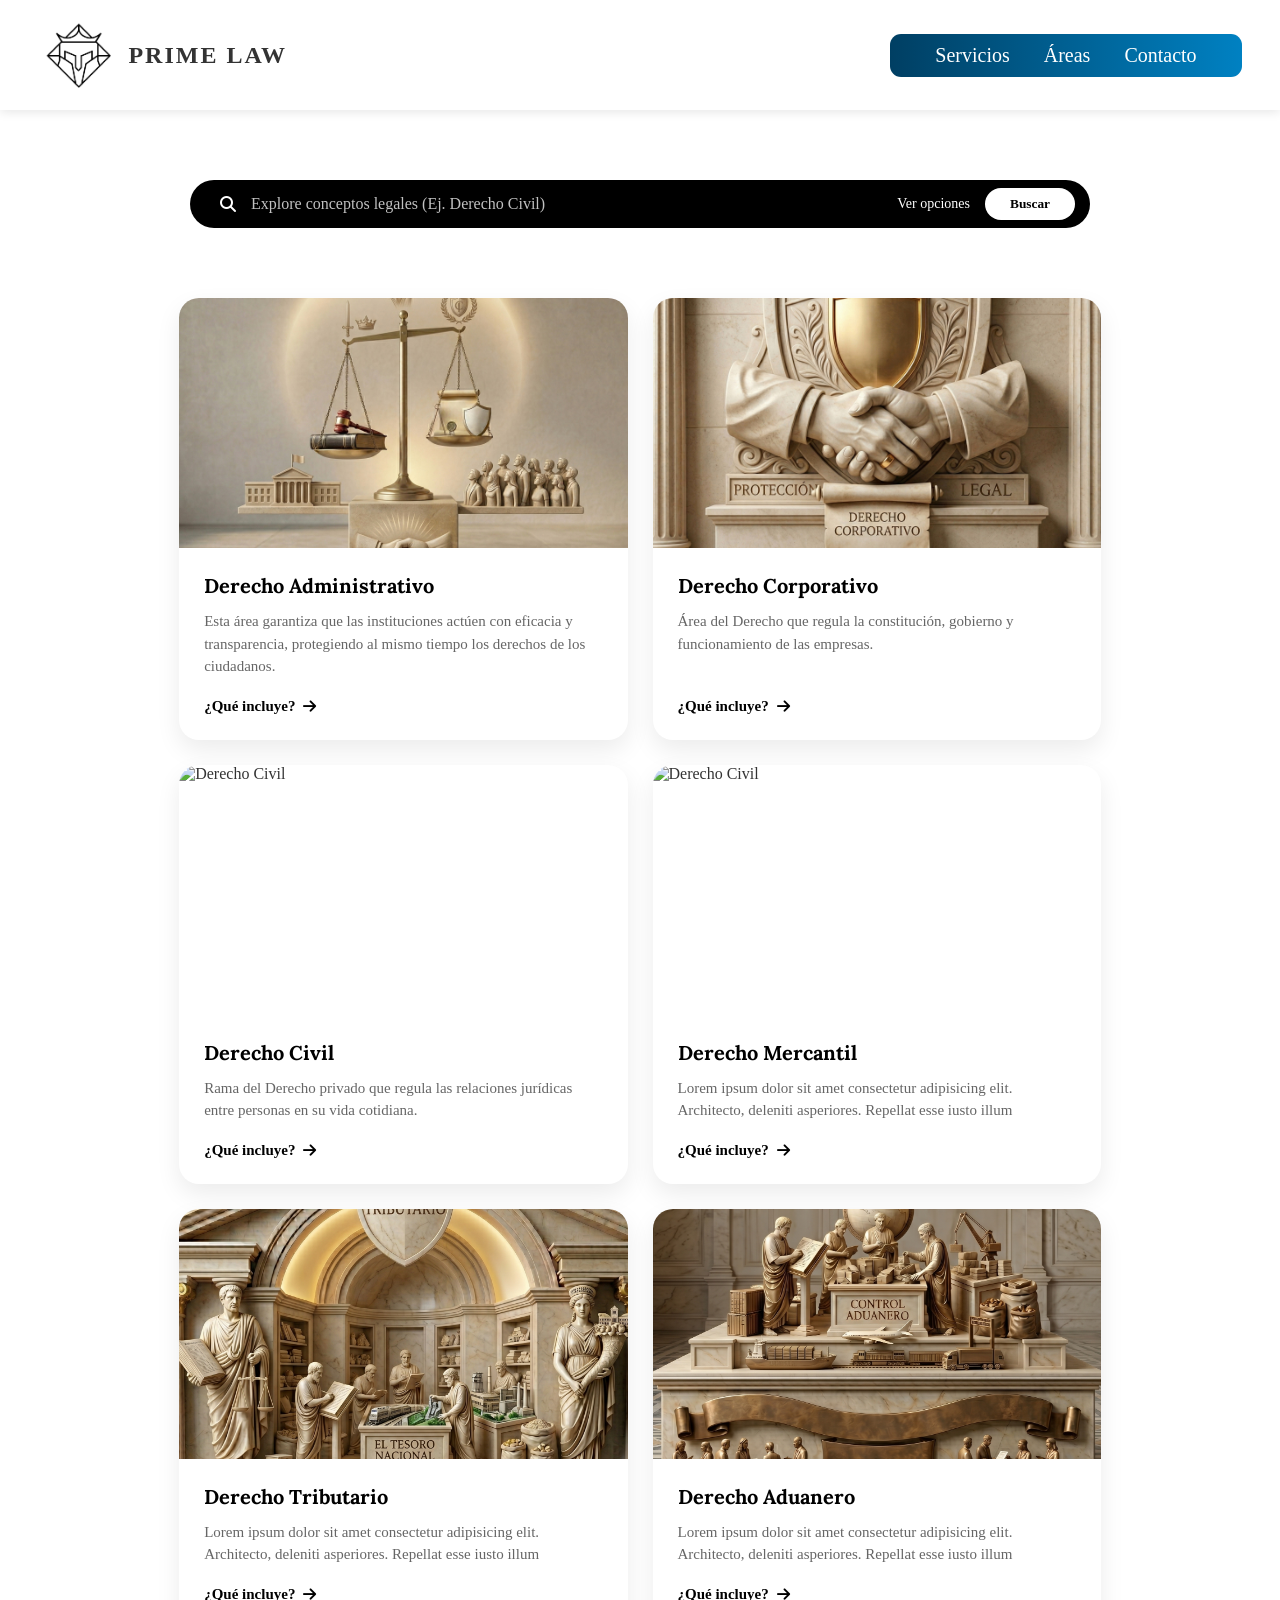
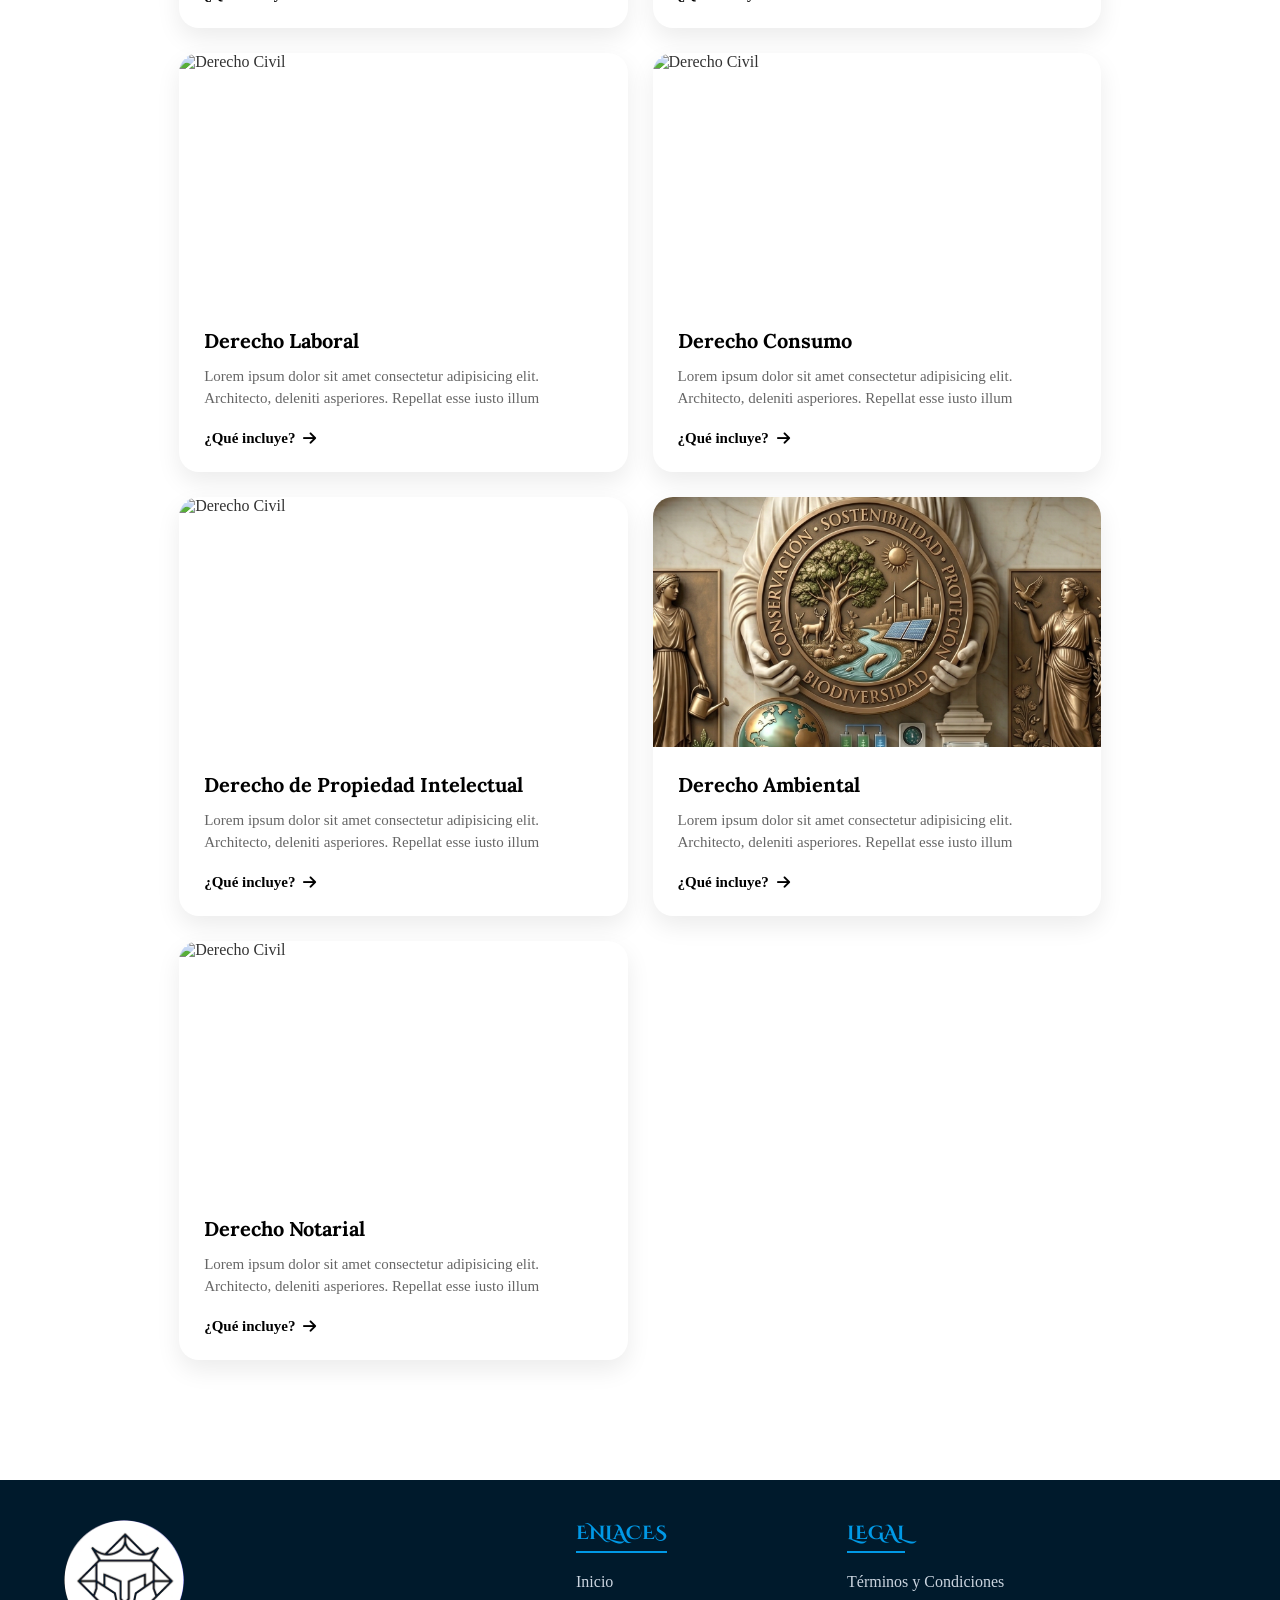
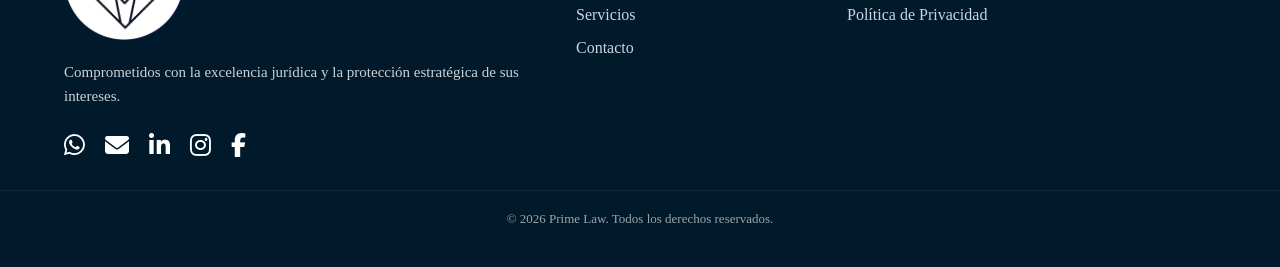
==== html/areas.html @ 1b3c2aeb "Página inicial" ====
<!DOCTYPE html>
<html lang="es">
<head>
    <meta charset="UTF-8">
    <meta name="viewport" content="width=device-width, initial-scale=1.0">
    <title>Áreas | Prime Law</title>
    <link rel="stylesheet" href="../css/inicio.css">
    
    <link rel="stylesheet" href="../css/areas.css">
    <link rel="stylesheet" href="https://cdnjs.cloudflare.com/ajax/libs/font-awesome/6.4.0/css/all.min.css">
    <link href="https://fonts.googleapis.com/css2?family=Cinzel+Decorative:wght@400;700&family=Lora:ital,wght@0,400..700;1,400..700&display=swap" rel="stylesheet">
    <link rel="icon" type="image/png" href="images/logo-sin-fondo.png">
</head>
<body>

    <header class="encabezado-principal">
        <div class="contenedor-logo">
            <img src="../images/logo.png" alt="Logo" class="logo-firma">
            <span class="nombre-firma">PRIME LAW</span>
        </div>
        <nav class="navegacion-superior">
            <a href="index.html#servicios" class="enlace-nav">Servicios</a>
            <a href="areas.html" class="enlace-nav">Áreas</a>
            <a href="../index.html#seccion-contacto" class="enlace-nav">Contacto</a>
        </nav>
    </header>

    <main class="seccion-ruta-legal">
        <div class="contenedor-busqueda">
            <div class="barra-busqueda">
                <i class="fa-solid fa-magnifying-glass" style="color: white; margin-left: 15px;"></i>
                <input type="text" placeholder="Explore conceptos legales (Ej. Derecho Civil)" class="entrada-busqueda">
                <span class="texto-opciones">Ver opciones</span>
                <button class="boton-buscar">Buscar</button>
            </div>
        </div>

        <div class="contenedor-cards-areas">
            
            <article class="tarjeta-area-vertical revelar">
                <img src="../images/derAdministrativo.png" alt="Derecho Administrativo" class="imagen-tarjeta-v">
                <div class="contenido-tarjeta-v">
                    <h3>Derecho Administrativo</h3>
                    <p>Esta área garantiza que las instituciones actúen con eficacia y transparencia, protegiendo al mismo tiempo los derechos de los ciudadanos.</p>
                    <a href="#" class="enlace-incluye">¿Qué incluye? <i class="fa-solid fa-arrow-right"></i></a>
                </div>
            </article>

            <article class="tarjeta-area-vertical revelar">
                <img src="../images/derCorporativo.png" alt="Derecho Corporativo" class="imagen-tarjeta-v">
                <div class="contenido-tarjeta-v">
                    <h3>Derecho Corporativo</h3>
                    <p>Área del Derecho que regula la constitución, gobierno y funcionamiento de las empresas.</p>
                    <a href="#" class="enlace-incluye">¿Qué incluye? <i class="fa-solid fa-arrow-right"></i></a>
                </div>
            </article>

            <article class="tarjeta-area-vertical revelar">
                <img src="../images/derCivil.png" alt="Derecho Civil" class="imagen-tarjeta-v">
                <div class="contenido-tarjeta-v">
                    <h3>Derecho Civil</h3>
                    <p>Rama del Derecho privado que regula las relaciones jurídicas entre personas en su vida cotidiana.</p>
                    <a href="#" class="enlace-incluye">¿Qué incluye? <i class="fa-solid fa-arrow-right"></i></a>
                </div>
            </article>


            <article class="tarjeta-area-vertical revelar">
                <img src="../images/derMercantil.png" alt="Derecho Civil" class="imagen-tarjeta-v">
                <div class="contenido-tarjeta-v">
                    <h3>Derecho Mercantil</h3>
                    <p>Lorem ipsum dolor sit amet consectetur adipisicing elit. Architecto, deleniti asperiores. Repellat esse iusto illum </p>
                    <a href="#" class="enlace-incluye">¿Qué incluye? <i class="fa-solid fa-arrow-right"></i></a>
                </div>
            </article>

            <article class="tarjeta-area-vertical revelar">
                <img src="../images/derTributario.png" alt="Derecho Civil" class="imagen-tarjeta-v">
                <div class="contenido-tarjeta-v">
                    <h3>Derecho Tributario</h3>
                    <p>Lorem ipsum dolor sit amet consectetur adipisicing elit. Architecto, deleniti asperiores. Repellat esse iusto illum </p>
                    <a href="#" class="enlace-incluye">¿Qué incluye? <i class="fa-solid fa-arrow-right"></i></a>
                </div>
            </article>

            <article class="tarjeta-area-vertical revelar">
                <img src="../images/derAduanero.png" alt="Derecho Civil" class="imagen-tarjeta-v">
                <div class="contenido-tarjeta-v">
                    <h3>Derecho Aduanero</h3>
                    <p>Lorem ipsum dolor sit amet consectetur adipisicing elit. Architecto, deleniti asperiores. Repellat esse iusto illum </p>
                    <a href="#" class="enlace-incluye">¿Qué incluye? <i class="fa-solid fa-arrow-right"></i></a>
                </div>
            </article>

            <article class="tarjeta-area-vertical revelar">
                <img src="../images/derLaboral.png" alt="Derecho Civil" class="imagen-tarjeta-v">
                <div class="contenido-tarjeta-v">
                    <h3>Derecho Laboral</h3>
                    <p>Lorem ipsum dolor sit amet consectetur adipisicing elit. Architecto, deleniti asperiores. Repellat esse iusto illum </p>
                    <a href="#" class="enlace-incluye">¿Qué incluye? <i class="fa-solid fa-arrow-right"></i></a>
                </div>
            </article>

            <article class="tarjeta-area-vertical revelar">
                <img src="../images/derConsumo.png" alt="Derecho Civil" class="imagen-tarjeta-v">
                <div class="contenido-tarjeta-v">
                    <h3>Derecho Consumo</h3>
                    <p>Lorem ipsum dolor sit amet consectetur adipisicing elit. Architecto, deleniti asperiores. Repellat esse iusto illum </p>
                    <a href="#" class="enlace-incluye">¿Qué incluye? <i class="fa-solid fa-arrow-right"></i></a>
                </div>
            </article>

            <article class="tarjeta-area-vertical revelar">
                <img src="../images/derPropiedadIntelectual.png" alt="Derecho Civil" class="imagen-tarjeta-v">
                <div class="contenido-tarjeta-v">
                    <h3>Derecho de Propiedad Intelectual</h3>
                    <p>Lorem ipsum dolor sit amet consectetur adipisicing elit. Architecto, deleniti asperiores. Repellat esse iusto illum </p>
                    <a href="#" class="enlace-incluye">¿Qué incluye? <i class="fa-solid fa-arrow-right"></i></a>
                </div>
            </article>

            <article class="tarjeta-area-vertical revelar">
                <img src="../images/derAmbiental.png" alt="Derecho Civil" class="imagen-tarjeta-v">
                <div class="contenido-tarjeta-v">
                    <h3>Derecho Ambiental</h3>
                    <p>Lorem ipsum dolor sit amet consectetur adipisicing elit. Architecto, deleniti asperiores. Repellat esse iusto illum </p>
                    <a href="#" class="enlace-incluye">¿Qué incluye? <i class="fa-solid fa-arrow-right"></i></a>
                </div>
            </article>

            <article class="tarjeta-area-vertical revelar">
                <img src="../images/derNotarial.png" alt="Derecho Civil" class="imagen-tarjeta-v">
                <div class="contenido-tarjeta-v">
                    <h3>Derecho Notarial</h3>
                    <p>Lorem ipsum dolor sit amet consectetur adipisicing elit. Architecto, deleniti asperiores. Repellat esse iusto illum </p>
                    <a href="#" class="enlace-incluye">¿Qué incluye? <i class="fa-solid fa-arrow-right"></i></a>
                </div>
            </article>

        </div>
    </main>

    <footer class="pie-pagina">
        <div class="contenedor-footer">
            <div class="columna-footer info-principal">
                <div class="footer-logo-container">
                    <img src="../images/logo-sin-fondo.png" alt="Logo" class="logo-footer">
                </div>
                <p class="descripcion-firma">Comprometidos con la excelencia jurídica y la protección estratégica de sus intereses.</p>
                <div class="redes-sociales">
                    <a href="https://wa.me/50376325091" target="_blank" title="+503 7632-5091">
                        <i class="fa-brands fa-whatsapp"></i>
                    </a>
                    <a href="mailto:primelaw.sv@gmail.com" title="primelaw.sv@gmail.com">
                        <i class="fa-solid fa-envelope"></i>
                    </a>
                    <a href="#" target="_blank">
                        <i class="fa-brands fa-linkedin-in"></i>
                    </a>
                    <a href="#" target="_blank" title="instagram">
                        <i class="fa-brands fa-instagram"></i>
                    </a>
                    <a href="#" target="_blank">
                        <i class="fa-brands fa-facebook-f"></i>
                    </a>
                </div>
            </div>

            <div class="columna-footer">
                <h4>ENLACES</h4>
                <ul class="enlaces-footer">
                    <li><a href="#">Inicio</a></li>
                    <li><a href="#">Servicios</a></li>
                    <li><a href="#">Contacto</a></li>
                </ul>
            </div>

            <div class="columna-footer">
                <h4>LEGAL</h4>
                <ul class="enlaces-footer">
                    <li><a href="#">Términos y Condiciones</a></li>
                    <li><a href="#">Política de Privacidad</a></li>
                </ul>
            </div>
        </div>
        <div class="barra-copyright">
            <p>© 2026 Prime Law. Todos los derechos reservados.</p>
        </div>
    </footer>   

    <script>
        const observer = new IntersectionObserver((entries) => {
            entries.forEach(entry => {
                if (entry.isIntersecting) entry.target.classList.add('activo');
            });
        }, { threshold: 0.1 });
        document.querySelectorAll('.revelar').forEach(el => observer.observe(el));
    </script>
</body>
</html>
---- css/inicio.css ----
* {
    margin: 0;
    padding: 0;
    box-sizing: border-box;
    font-family: 'Times New Roman', Times, serif;
    scroll-behavior: smooth;
}

body {
    background-color: #ffffff;
    color: #333;
    overflow-x: hidden;
    scroll-behavior: smooth;
}

h1, 
h2 {
    font-family: 'Cinzel Decorative', serif;
}

h3 {
    font-family: 'Lora', serif;
}

/* ENCABEZADO */
.encabezado-principal {
    display: flex;
    justify-content: space-between;
    align-items: center;
    padding: 15px 3%;
    position: sticky;
    top: 0;
    z-index: 1000;
    background-color: rgba(255, 255, 255, 0.95);
    backdrop-filter: blur(5px);
    box-shadow: 0 2px 10px rgba(0, 0, 0, 0.1);
    transition: all 0.3s ease;
}

.contenedor-logo {
    display: flex;
    align-items: center;
    gap: 10px;
}

.logo-firma {
    width: 80px;
}

.nombre-firma {
    font-size: 24px;
    letter-spacing: 2px;
    font-weight: bold;
}

.navegacion-superior {
    background: linear-gradient(to right, #003f63, #0081c2);
    padding: 10px 30px;
    border-radius: 11px;
}

.enlace-nav {
    color: white;
    text-decoration: none;
    margin: 0 15px;
    font-size: 20px;
}

/* SECCIÓN HERO */
.contenido-hero {
    text-align: center;
    padding: 50px 5%;
}

@keyframes aparecer {
    from {
        opacity: 0;
        transform: translateY(20px);
    }
    to {
        opacity: 1;
        transform: translateY(0);
    }
}

.titulo-pregunta {
    font-size: 42px;
    font-weight: bold;
    max-width: 800px;
    margin: 0 auto 10px;
    text-transform: uppercase;
    font-family: 'Times New Roman', serif;
    animation: aparecer 1s ease-out forwards;
}

.subtitulo-ayuda {
    font-size: 28px;
    color: #888;
    opacity: 0;
    animation: aparecer 1s ease-out 0.4s forwards;
}

.contenedor-flexible {
    display: flex;
    justify-content: center;
    align-items: center;
    gap: 40px;
}

.columna-imagen {
    flex: 1;
}

.imagen-decorativa {
    max-width: 85%;
}

.columna-texto {
    flex: 2;
    text-align: left;
    overflow: hidden;
}

/* EFECTOS Y ANIMACIONES */
@keyframes barridoResplandor {
    0% { 
        left: -110%; 
        opacity: 0; 
    }
    10% { 
        opacity: 0.5; 
    }
    80% { 
        opacity: 0.5; 
    }
    100% { 
        left: 110%; 
        opacity: 0; 
    }
}

.contenedor-resplandor {
    position: relative;
    display: inline-block;
    overflow: hidden;
    line-height: 0;
}

.contenedor-resplandor::after {
    content: "";
    position: absolute;
    top: 0;
    left: -110%;
    width: 100%;
    height: 100%;
    background: linear-gradient(
        110deg, 
        rgba(255, 255, 255, 0) 0%, 
        rgba(255, 255, 255, 0) 25%, 
        rgba(255, 255, 255, 0.4) 50%, 
        rgba(255, 255, 255, 0) 75%, 
        rgba(255, 255, 255, 0) 100%
    );
    animation: barridoResplandor 3s cubic-bezier(0.2, 0, 0.3, 1) infinite;
}

@keyframes entradaDerecha {
    from { 
        opacity: 0; 
        transform: translateX(100%); 
    }
    to { 
        opacity: 1; 
        transform: translateX(0); 
    }
}

.texto-explorar, 
.lista-servicios li, 
.texto-descripcion {
    opacity: 0;
    animation: entradaDerecha 0.8s ease-out forwards;
}

.texto-explorar { 
    font-size: 20px; 
    color: #666; 
    margin-bottom: 15px; 
    animation-delay: 0.1s; 
}

.lista-servicios { 
    list-style: disc; 
    margin-left: 20px; 
    font-size: 18px; 
    line-height: 1.8; 
    color: #444; 
}

.lista-servicios li:nth-child(1) { animation-delay: 0.25s; }
.lista-servicios li:nth-child(2) { animation-delay: 0.45s; }
.lista-servicios li:nth-child(3) { animation-delay: 0.65s; }

.texto-descripcion { 
    margin-top: 25px; 
    font-size: 18px; 
    color: #777; 
    max-width: 500px; 
    animation-delay: 0.8s; 
}

/* BOTONES */
.contenedor-botones {
    display: flex;
    justify-content: center;
    gap: 20px;
    margin-top: 30px;
}

.boton-primario {
    color: white;
    padding: 12px 35px;
    border: none;
    border-radius: 11px;
    font-size: 20px;
    font-weight: 500;
    cursor: pointer;
    outline: none;
    background: linear-gradient(
        to right, 
        #0099e6 0%, 
        #0076b3 30%, 
        #000c14 50%, 
        #0099e6 70%, 
        #0076b3 100%
    );
    background-size: 250% auto;
    background-position: right center;
    transition: background-position 0.7s cubic-bezier(0.4, 0, 0.2, 1), transform 0.2s;
    box-shadow: 0 4px 15px rgba(0,0,0,0.15);
}

.boton-primario:hover {
    background-position: left center;
    transform: scale(1.02);
}

.boton-secundario {
    background: white;
    color: #002b44;
    padding: 12px 30px;
    border: 1px solid #002b44;
    border-radius: 11px;
    font-size: 19px;
    cursor: pointer;
    transition: all 0.3s;
}

.boton-secundario:hover {
    background: #002b44;
    color: white;
}

/* RUTA LEGAL */
.seccion-ruta-legal {
    padding: 60px 10%;
    text-align: center;
    background-color: #ffffff;
    margin-top: 30px;
}

.revelar {
    opacity: 0;
    transform: translateY(40px);
    transition: all 0.9s ease-out;
}

.revelar-izq {
    opacity: 0;
    transform: translateX(-50px);
    transition: all 0.9s ease-out;
}

.revelar-der {
    opacity: 0;
    transform: translateX(50px);
    transition: all 0.9s ease-out;
}

.activo {
    opacity: 1 !important;
    transform: translate(0) !important;
}

.titulo-paso { 
    font-size: 32px; 
    font-weight: bold; 
    margin-bottom: 15px; 
    color: #000; 
}

.subtitulo-ruta { 
    font-size: 24px; 
    color: #99a; 
    max-width: 800px; 
    margin: 0 auto 40px; 
}

.contenedor-busqueda { 
    display: flex; 
    justify-content: center; 
    margin-bottom: 80px; 
}

.barra-busqueda {
    background-color: #000;
    width: 100%;
    max-width: 900px;
    display: flex;
    align-items: center;
    padding: 8px 15px;
    border-radius: 50px;
    gap: 15px;
}

.entrada-busqueda { 
    flex: 1; 
    background: transparent; 
    border: none; 
    color: white; 
    font-size: 16px; 
    outline: none; 
}

.entrada-busqueda::placeholder { 
    color: #c1c1c1; 
}

.texto-opciones { 
    color: white; 
    font-size: 14px; 
    cursor: pointer; 
    white-space: nowrap; 
}

.boton-buscar { 
    background-color: #fff; 
    color: #000; 
    border: none; 
    padding: 8px 25px; 
    border-radius: 20px; 
    font-weight: bold; 
    cursor: pointer; 
    transition: background 0.3s; 
}

/* DETALLES DE ÁREA */
.contenedor-detalle-area {
    display: flex;
    align-items: center;
    justify-content: center;
    width: 100%;
    max-width: 1200px;
    margin: 0 auto 100px auto;
    gap: 60px;
}

.info-area { 
    flex: 1; 
    text-align: left; 
}

.imagen-area { 
    flex: 1; 
    display: flex; 
    justify-content: center; 
}

.nombre-area { 
    font-size: 36px; 
    font-weight: bold; 
    margin-bottom: 20px; 
    letter-spacing: 1px; 
    font-family: 'Cinzel Decorative', serif; 
}

.descripcion-area { 
    font-size: 18px; 
    color: #666; 
    line-height: 1.6; 
    margin-bottom: 30px; 
}

.foto-redondeada { 
    width: 85%; 
    border-radius: 30px; 
    object-fit: cover; 
    box-shadow: 0 10px 30px rgba(0,0,0,0.1); 
}

/* TARJETAS DE SERVICIOS */
.seccion-servicios-cards { 
    padding: 40px 5%; 
    background-color: #ffffff; 
    text-align: center; 
}

.titulo-servicios { 
    font-size: 36px; 
    font-weight: bold; 
    margin-bottom: 50px; 
    color: #000; 
}

.contenedor-cards { 
    display: flex; 
    justify-content: center; 
    gap: 30px; 
    flex-wrap: wrap; 
}

.tarjeta-servicio {
    background-color: #f2f2f2;
    padding: 40px;
    border-radius: 20px;
    flex: 1;
    max-width: 550px;
    min-width: 300px;
    display: flex;
    flex-direction: column;
    align-items: center;
    box-shadow: 0 4px 15px rgba(0,0,0,0.05);
    transition: transform 0.3s;
}

.tarjeta-servicio:hover { 
    transform: translateY(-10px); 
}

.subtitulo-card { 
    font-size: 24px; 
    font-weight: bold; 
    margin-bottom: 15px; 
}

.texto-card { 
    font-size: 16px; 
    color: #777; 
    line-height: 1.5; 
    margin-bottom: 30px; 
}

.marco-imagen-card { 
    width: 100%; 
    max-width: 350px; 
    background-color: white; 
    padding: 10px; 
    border-radius: 30px; 
    box-shadow: 0 10px 25px rgba(0,0,0,0.1); 
}

.imagen-card { 
    width: 100%; 
    border-radius: 20px; 
}

/* SOBRE PRIME LAW */
.seccion-sobre-prime {
    padding: 80px 10%;
    background-color: #ffffff;
    text-align: center;
}

.titulo-sobre {
    font-size: 36px;
    font-weight: bold;
    margin-bottom: 50px;
    text-transform: uppercase;
    color: #000;
}

.contenedor-mision-vision {
    display: flex;
    flex-direction: column;
    gap: 30px;
    max-width: 1100px;
    margin: 0 auto;
}

.tarjeta-mision {
    background: white;
    border: 1px solid #eee;
    border-radius: 20px;
    padding: 40px;
    display: flex;
    align-items: center;
    gap: 40px;
    box-shadow: 0 10px 30px rgba(0,0,0,0.05);
    text-align: left;
}

.tarjeta-mision.invertida {
    flex-direction: row-reverse;
    text-align: right;
}

.icono-mision {
    width: 180px;
    height: auto;
    flex-shrink: 0;
}

.texto-mision-col h3 {
    font-size: 24px;
    font-weight: bold;
    margin-bottom: 15px;
    color: #000;
    text-transform: uppercase;
}

.texto-mision-col p {
    font-size: 17px;
    color: #666;
    line-height: 1.6;
}

/* QUIÉNES SOMOS */
.seccion-quienes-somos {
    padding: 80px 10%;
    background-color: #f9f9fb;
    text-align: center;
}

.titulo-quienes {
    font-size: 36px;
    font-weight: bold;
    margin-bottom: 50px;
    text-transform: uppercase;
}

.tarjeta-fundador {
    background-color: #f2f2f7;
    border-radius: 30px;
    padding: 60px;
    display: flex;
    align-items: center;
    gap: 50px;
    max-width: 1100px;
    margin: 0 auto;
    text-align: left;
    box-shadow: 0 10px 30px rgba(0,0,0,0.03);
}

.contenedor-foto-perfil {
    flex: 1;
}

.foto-perfil {
    width: 100%;
    border-radius: 20px;
    object-fit: cover;
}

.info-fundador {
    flex: 1.2;
}

.nombre-lic {
    font-size: 32px;
    font-weight: bold;
    margin-bottom: 25px;
}

.cargo-fundador {
    font-size: 28px;
    font-weight: bold;
    margin-bottom: 15px;
}

.lista-titulos {
    list-style: none;
    margin-bottom: 25px;
}

.lista-titulos li {
    font-size: 18px;
    color: #666;
    margin-bottom: 8px;
    position: relative;
    padding-left: 20px;
}

.lista-titulos li::before {
    content: "•";
    position: absolute;
    left: 0;
    color: #000c14;
}

.frase-personal {
    font-size: 18px;
    color: #555;
    line-height: 1.6;
    font-style: italic;
    margin-bottom: 30px;
}

/* CONTACTO */
.seccion-contacto {
    padding: 80px 10%;
    background-color: #ffffff;
}

.contenedor-contacto {
    display: flex;
    gap: 50px;
    max-width: 1100px;
    margin: 0 auto;
    background: #fff;
    border-radius: 30px;
    overflow: hidden;
    box-shadow: 0 20px 50px rgba(0,0,0,0.05);
    border: 1px solid #eee;
}

.columna-info-directa {
    flex: 1;
    background: linear-gradient(135deg, #003f63 0%, #001a2c 100%);
    color: white;
    padding: 60px;
    display: flex;
    flex-direction: column;
    justify-content: center;
}

.columna-info-directa h2 {
    font-size: 32px;
    margin-bottom: 20px;
    color: #fff;
}

.columna-info-directa p {
    font-size: 18px;
    opacity: 0.9;
    margin-bottom: 40px;
}

.item-contacto {
    display: flex;
    align-items: center;
    gap: 20px;
    margin-bottom: 25px;
}

.item-contacto i {
    font-size: 22px;
    color: #0099e6;
}

.columna-formulario {
    flex: 1.5;
    padding: 60px;
}

.grupo-entrada {
    margin-bottom: 20px;
    text-align: left;
}

.grupo-entrada label {
    display: block;
    font-size: 14px;
    font-weight: bold;
    margin-bottom: 8px;
    color: #333;
}

.grupo-entrada input, 
.grupo-entrada textarea {
    width: 100%;
    padding: 12px 15px;
    border: 1px solid #ddd;
    border-radius: 8px;
    font-size: 16px;
    outline: none;
    transition: border-color 0.3s;
}

.grupo-entrada input:focus, 
.grupo-entrada textarea:focus {
    border-color: #0081c2;
}

.boton-enviar {
    width: 100%;
    background: #003f63;
    color: white;
    padding: 15px;
    border: none;
    border-radius: 8px;
    font-size: 18px;
    font-weight: bold;
    cursor: pointer;
    transition: background 0.3s;
}

.boton-enviar:hover {
    background: #0081c2;
}

/* UBICACIÓN Y MAPA */
.seccion-ubicacion {
    padding: 80px 10%;
    background-color: #f9f9fb;
    text-align: center;
}

.titulo-ubicacion {
    font-size: 36px;
    font-weight: bold;
    margin-bottom: 50px;
    text-transform: uppercase;
}

.contenedor-mapa-info {
    display: flex;
    gap: 40px;
    max-width: 1100px;
    margin: 0 auto;
    background: white;
    padding: 20px;
    border-radius: 30px;
    box-shadow: 0 15px 40px rgba(0,0,0,0.05);
}

.marco-mapa {
    flex: 1.5;
    border-radius: 20px;
    overflow: hidden;
    line-height: 0;
    border: 1px solid #eee;
}

.info-oficina {
    flex: 1;
    display: flex;
    flex-direction: column;
    justify-content: center;
    text-align: left;
    padding: 20px;
}

.info-oficina h3 {
    font-size: 24px;
    margin-bottom: 20px;
    color: #003f63;
}

.info-oficina p {
    font-size: 16px;
    color: #666;
    line-height: 1.6;
    margin-bottom: 20px;
}

.horarios-lista {
    list-style: none;
    margin-top: 10px;
}

.horarios-lista li {
    font-size: 15px;
    margin-bottom: 8px;
    color: #444;
    display: flex;
    align-items: center;
    gap: 12px;
}

.enlace-mapa-boton {
    text-decoration: none;
    display: block;
    width: 100%;
}

.boton-ver-maps {
    width: 100%;
    background-color: transparent;
    color: #003f63;
    border: 2px solid #003f63;
    padding: 14px;
    border-radius: 12px;
    font-size: 17px;
    font-weight: bold;
    cursor: pointer;
    margin-top: 25px;
    transition: all 0.3s ease;
}

.boton-ver-maps:hover {
    background-color: #003f63;
    color: white;
}

/* FOOTER (PÁGINA COMPLETA) */
.pie-pagina {
    background-color: #001a2c;
    color: #ffffff;
    padding: 80px 0 40px 0;
    width: 100%;
    font-family: 'Lora', serif;
}

.contenedor-footer {
    display: grid;
    grid-template-columns: 2fr 1fr 1fr;
    gap: 50px;
    max-width: 90%;
    margin: 0 auto;
    text-align: left;
    padding: 0 20px;
}

.footer-logo-container {
    width: 120px;
    margin-bottom: 20px;
}

.logo-footer {
    width: 100%;
    height: auto;
    display: block;
    mix-blend-mode: lighten;
    border-radius: 50%;
}

.descripcion-firma {
    font-size: 15px;
    line-height: 1.6;
    opacity: 0.8;
}

.columna-footer h4 {
    font-family: 'Cinzel Decorative', serif;
    color: #0099e6;
    margin-bottom: 25px;
    font-size: 1.2rem;
    border-bottom: 2px solid #0099e6;
    display: inline-block;
    padding-bottom: 5px;
}

.enlaces-footer li {
    list-style: none;
    margin-bottom: 15px;
}

.enlaces-footer a {
    color: #cbd5e0;
    text-decoration: none;
    transition: 0.3s;
}

.enlaces-footer a:hover {
    color: #0099e6;
    padding-left: 5px;
}

.redes-sociales {
    margin-top: 25px;
    display: flex;
    gap: 20px;
    flex-wrap: wrap;
}

.redes-sociales a {
    color: #ffffff;
    font-size: 1.5em;
    text-decoration: none;
    transition: transform 0.3s ease, color 0.3s ease;
    display: inline-block;
}

.redes-sociales a:hover {
    color: #0099e6;
    transform: translateY(-5px);
}

.redes-sociales a[title*="+503"]:hover {
    color: #25D366;
}
.redes-sociales a[title*="instagram"]:hover {
    color: #c8148f;
}

.barra-copyright {
    margin-top: 40px;
    padding-top: 20px;
    border-top: 1px solid rgba(255, 255, 255, 0.1);
    text-align: center;
    width: 100%;
    font-size: 14px;
    opacity: 0.7;
}

/* MEDIA QUERIES */
@media (max-width: 900px) {
    .contenedor-contacto {
        flex-direction: column;
    }

    .columna-info-directa, 
    .columna-formulario {
        padding: 40px;
    }

    .contenedor-mapa-info {
        flex-direction: column;
    }

    .marco-mapa {
        height: 300px;
    }
}

@media (max-width: 768px) {
    .contenedor-flexible, 
    .contenedor-detalle-area, 
    .area-invertida { 
        flex-direction: column !important; 
        text-align: center; 
    }

    .info-area, 
    .nombre-area, 
    .descripcion-area { 
        text-align: center !important; 
    }

    .foto-redondeada { 
        width: 100% !important; 
    }

    .tarjeta-mision, 
    .tarjeta-mision.invertida {
        flex-direction: column;
        text-align: center;
        padding: 30px;
    }

    .icono-mision {
        width: 140px;
    }

    .tarjeta-fundador {
        flex-direction: column;
        padding: 30px;
        text-align: center;
    }

    .lista-titulos li {
        padding-left: 0;
    }

    .lista-titulos li::before {
        display: none;
    }

    .contenedor-footer {
        grid-template-columns: 1fr;
        text-align: center;
    }

    .footer-logo-container {
        margin: 0 auto 20px;
    }

    .redes-sociales {
        justify-content: center;
    }

    .columna-footer h4 {
        margin: 0 auto 25px;
    }
}

* {
    margin: 0;
    padding: 0;
    box-sizing: border-box;
    font-family: 'Times New Roman', Times, serif;
}

body {
    background-color: #ffffff;
    color: #333;
    overflow-x: hidden;
}

h1, 
h2 {
    font-family: 'Cinzel Decorative', serif;
}

h3 {
    font-family: 'Lora', serif;
}

/* ENCABEZADO */
.encabezado-principal {
    display: flex;
    justify-content: space-between;
    align-items: center;
    padding: 15px 3%;
    position: sticky;
    top: 0;
    z-index: 1000;
    background-color: rgba(255, 255, 255, 0.95);
    backdrop-filter: blur(5px);
    box-shadow: 0 2px 10px rgba(0, 0, 0, 0.1);
    transition: all 0.3s ease;
}

.contenedor-logo {
    display: flex;
    align-items: center;
    gap: 10px;
}

.logo-firma {
    width: 80px;
}

.nombre-firma {
    font-size: 24px;
    letter-spacing: 2px;
    font-weight: bold;
}

.navegacion-superior {
    background: linear-gradient(to right, #003f63, #0081c2);
    padding: 10px 30px;
    border-radius: 11px;
}

.enlace-nav {
    color: white;
    text-decoration: none;
    margin: 0 15px;
    font-size: 20px;
}

/* ANIMACIONES BASE */
@keyframes aparecer {
    from {
        opacity: 0;
        transform: translateY(20px);
    }
    to {
        opacity: 1;
        transform: translateY(0);
    }
}

@keyframes entradaDerecha {
    from { opacity: 0; transform: translateX(100%); }
    to { opacity: 1; transform: translateX(0); }
}

@keyframes bounce {
    0%, 20%, 50%, 80%, 100% { transform: translateY(0); }
    40% { transform: translateY(-10px); }
    60% { transform: translateY(-5px); }
}

.revelar {
    opacity: 0;
    transform: translateY(40px);
    transition: all 0.9s ease-out;
}

.revelar-izq {
    opacity: 0;
    transform: translateX(-50px);
    transition: all 0.9s ease-out;
}

.revelar-der {
    opacity: 0;
    transform: translateX(50px);
    transition: all 0.9s ease-out;
}

.activo {
    opacity: 1 !important;
    transform: translate(0) !important;
}

/* SECCIÓN REDES SOCIALES */
.seccion-redes-premium {
    padding: 100px 0;
    background: linear-gradient(135deg, #f8f9fa 0%, #e9ecef 100%);
    overflow: hidden;
    text-align: center;
}

.titulo-redes {
    font-family: 'Cinzel Decorative', serif;
    font-size: 28px;
    color: #003f63;
    margin-bottom: 30px;
    letter-spacing: 2px;
    padding: 0 20px;
}

.contenedor-redes-flotantes {
    display: grid;
    grid-template-columns: repeat(auto-fit, minmax(220px, 1fr));
    gap: 25px;
    max-width: 1200px;
    margin: 0 auto;
    padding: 40px 5%;
    justify-items: center;
    perspective: 1000px;
}

.tarjeta-red {
    background: rgba(255, 255, 255, 0.7);
    backdrop-filter: blur(10px);
    border: 1px solid rgba(255, 255, 255, 0.3);
    border-radius: 20px;
    padding: 30px;
    width: 100%;
    max-width: 280px;
    min-height: 250px;
    transition: all 0.5s cubic-bezier(0.23, 1, 0.32, 1);
    cursor: pointer;
    text-decoration: none;
    display: flex;
    flex-direction: column;
    align-items: center;
    box-shadow: 0 10px 30px rgba(0, 0, 0, 0.05);
}

.tarjeta-red i {
    font-size: 40px;
    margin-bottom: 20px;
    background: linear-gradient(to bottom, #003f63, #0081c2);
    -webkit-background-clip: text;
    -webkit-text-fill-color: transparent;
}

.tarjeta-red h4 {
    font-family: 'Lora', serif;
    font-size: 20px;
    color: #333;
    margin-bottom: 10px;
}

.tarjeta-red p {
    font-size: 14px;
    color: #666;
    line-height: 1.4;
}

.tarjeta-red:hover {
    transform: translateY(-20px) rotateX(10deg);
    background: #ffffff;
    box-shadow: 0 20px 40px rgba(0, 63, 99, 0.15);
    border-color: #0081c2;
}

.tarjeta-red.whatsapp:hover {
    border-color: #25D366;
    box-shadow: 0 20px 40px rgba(37, 211, 102, 0.15);
}

.tarjeta-red.whatsapp i {
    background: linear-gradient(to bottom, #128C7E, #25D366);
    -webkit-background-clip: text;
    -webkit-text-fill-color: transparent;
}

.footer-redes {
    margin-top: 40px;
    font-size: 14px;
    color: #888;
    text-transform: uppercase;
    letter-spacing: 3px;
    animation: bounce 2s infinite;
}

/* FOOTER */
.pie-pagina {
    background-color: #001a2c;
    color: #ffffff;
    padding: 40px 0 20px 0;
    width: 100%;
}

.contenedor-footer {
    display: grid;
    grid-template-columns: 2fr 1fr 1fr;
    gap: 30px;
    width: 100%;
    margin: 0;
    padding: 0 5%;
    text-align: left;
}

.logo-footer {
    width: 120px;
    height: auto;
    border-radius: 50%;
    mix-blend-mode: lighten;
    margin-bottom: 15px;
}

.columna-footer h4 {
    font-family: 'Cinzel Decorative', serif;
    color: #0099e6;
    border-bottom: 2px solid #0099e6;
    display: inline-block;
    padding-bottom: 5px;
    margin-bottom: 20px;
}

.barra-copyright {
    margin-top: 30px;
    padding: 20px 0;
    border-top: 1px solid rgba(255, 255, 255, 0.1);
    text-align: center;
    width: 100%;
    font-size: 13px;
    opacity: 0.6;
}

/* Media Queries para Redes */
@media (max-width: 1100px) {
    .contenedor-redes-flotantes { grid-template-columns: repeat(2, 1fr); }
}

@media (max-width: 600px) {
    .contenedor-redes-flotantes { grid-template-columns: 1fr; }
    .contenedor-footer { grid-template-columns: 1fr; text-align: center; }
    .columna-footer h4 { margin: 20px auto; }
}
---- css/areas.css ----
.seccion-ruta-legal {
    padding-top: 30px;
    padding-bottom: 40px;
    background-color: #ffffff;
    text-align: center;
}

.contenedor-busqueda {
    display: flex;
    justify-content: center;
    margin-top: 10px;
    margin-bottom: 50px;
}


main {
    padding-top: 0;
}

.contenedor-cards-areas {
    display: grid;
    grid-template-columns: repeat(auto-fit, minmax(300px, 1fr));
    gap: 25px;
    padding: 20px 5% 80px;
    max-width: 1200px;
    margin: 0 auto;
}

.tarjeta-area-vertical {
    background: #fff;
    border-radius: 20px; 
    overflow: hidden;
    box-shadow: 0 10px 25px rgba(0,0,0,0.08);
    transition: transform 0.3s ease;
    display: flex;
    flex-direction: column;
    text-align: left;
}

.tarjeta-area-vertical:hover {
    transform: translateY(-5px);
}

.imagen-tarjeta-v {
    width: 100%;
    height: 250px;
    object-fit: cover;
}

.contenido-tarjeta-v {
    padding: 25px;
    display: flex;
    flex-direction: column;
    flex-grow: 1;
}

.contenido-tarjeta-v h3 {
    font-size: 20px;
    font-weight: bold;
    margin-bottom: 12px;
    color: #000;
}

.contenido-tarjeta-v p {
    font-size: 15px;
    color: #666;
    line-height: 1.5;
    margin-bottom: 20px;
    flex-grow: 1;
}

.enlace-incluye {
    text-decoration: none;
    color: #000;
    font-weight: bold;
    font-size: 15px;
    display: flex;
    align-items: center;
    gap: 8px;
    transition: color 0.3s;
}

.enlace-incluye:hover {
    color: #006699;
}
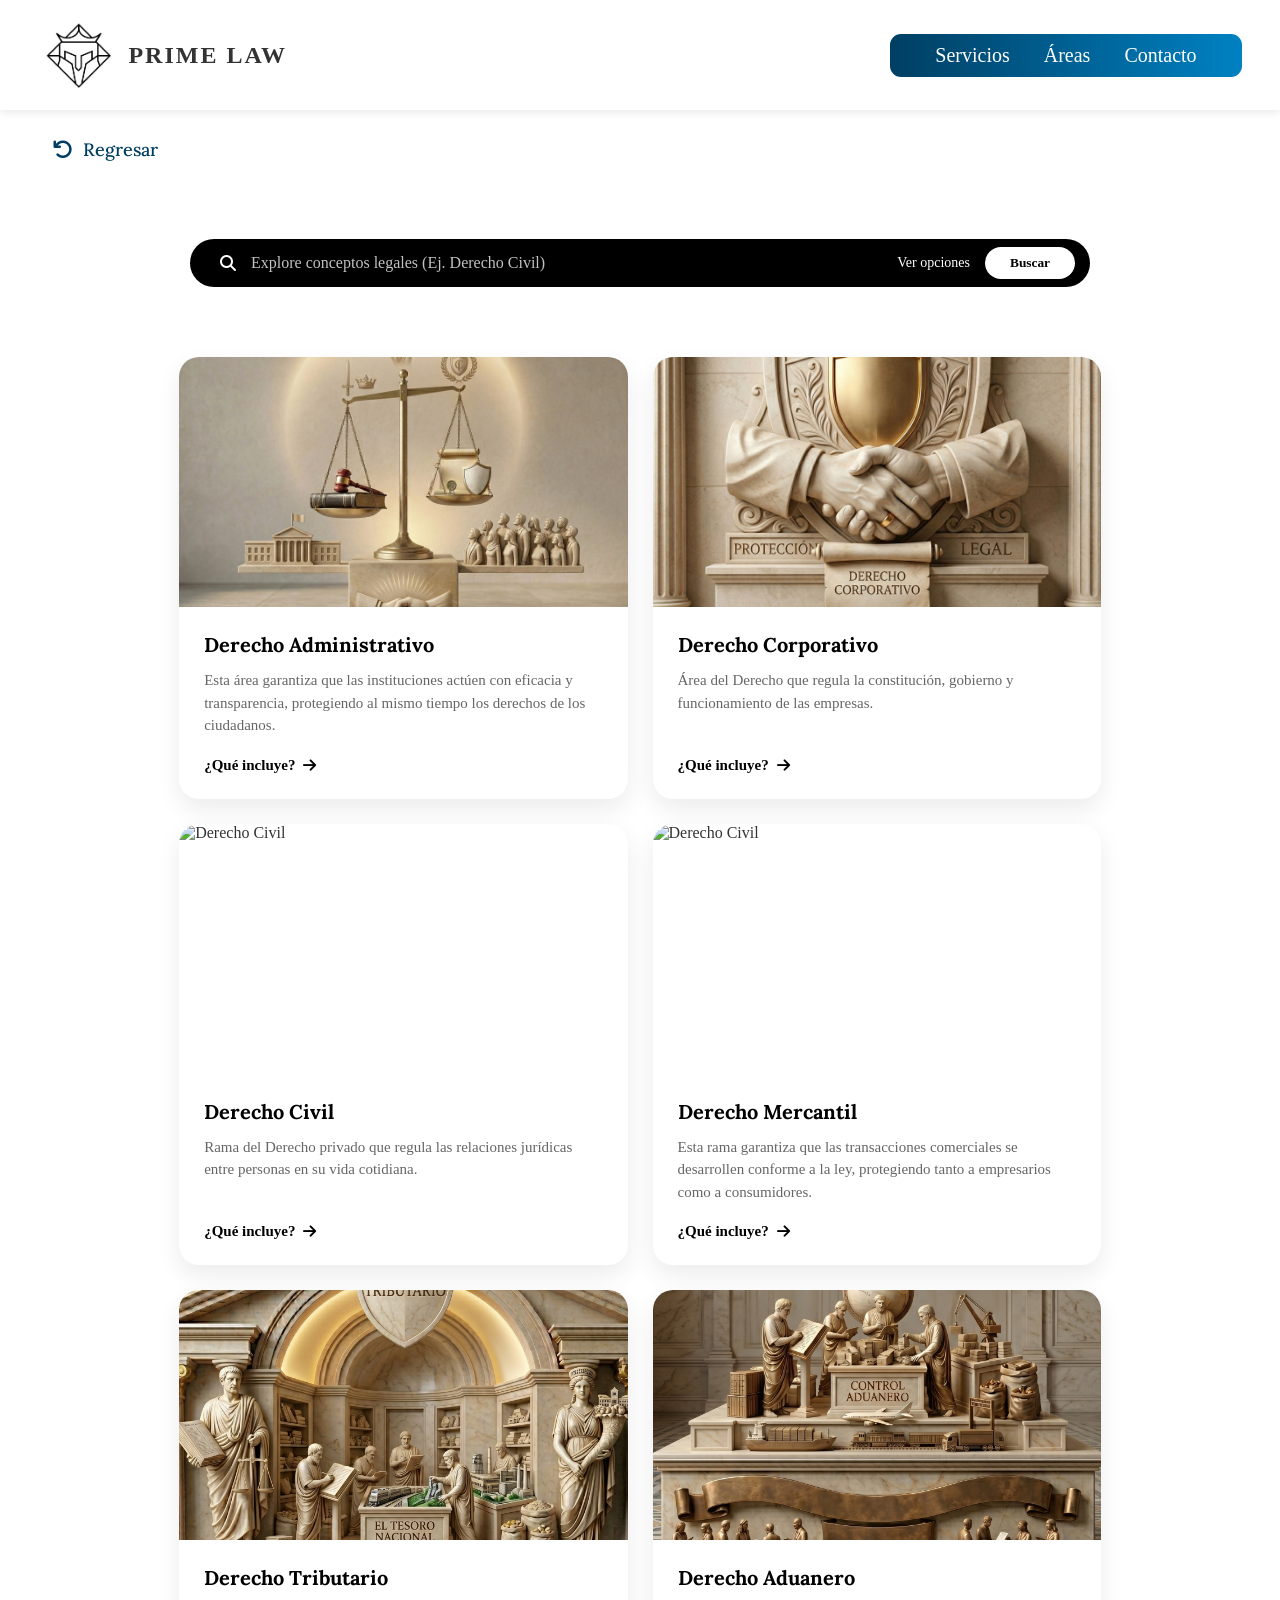
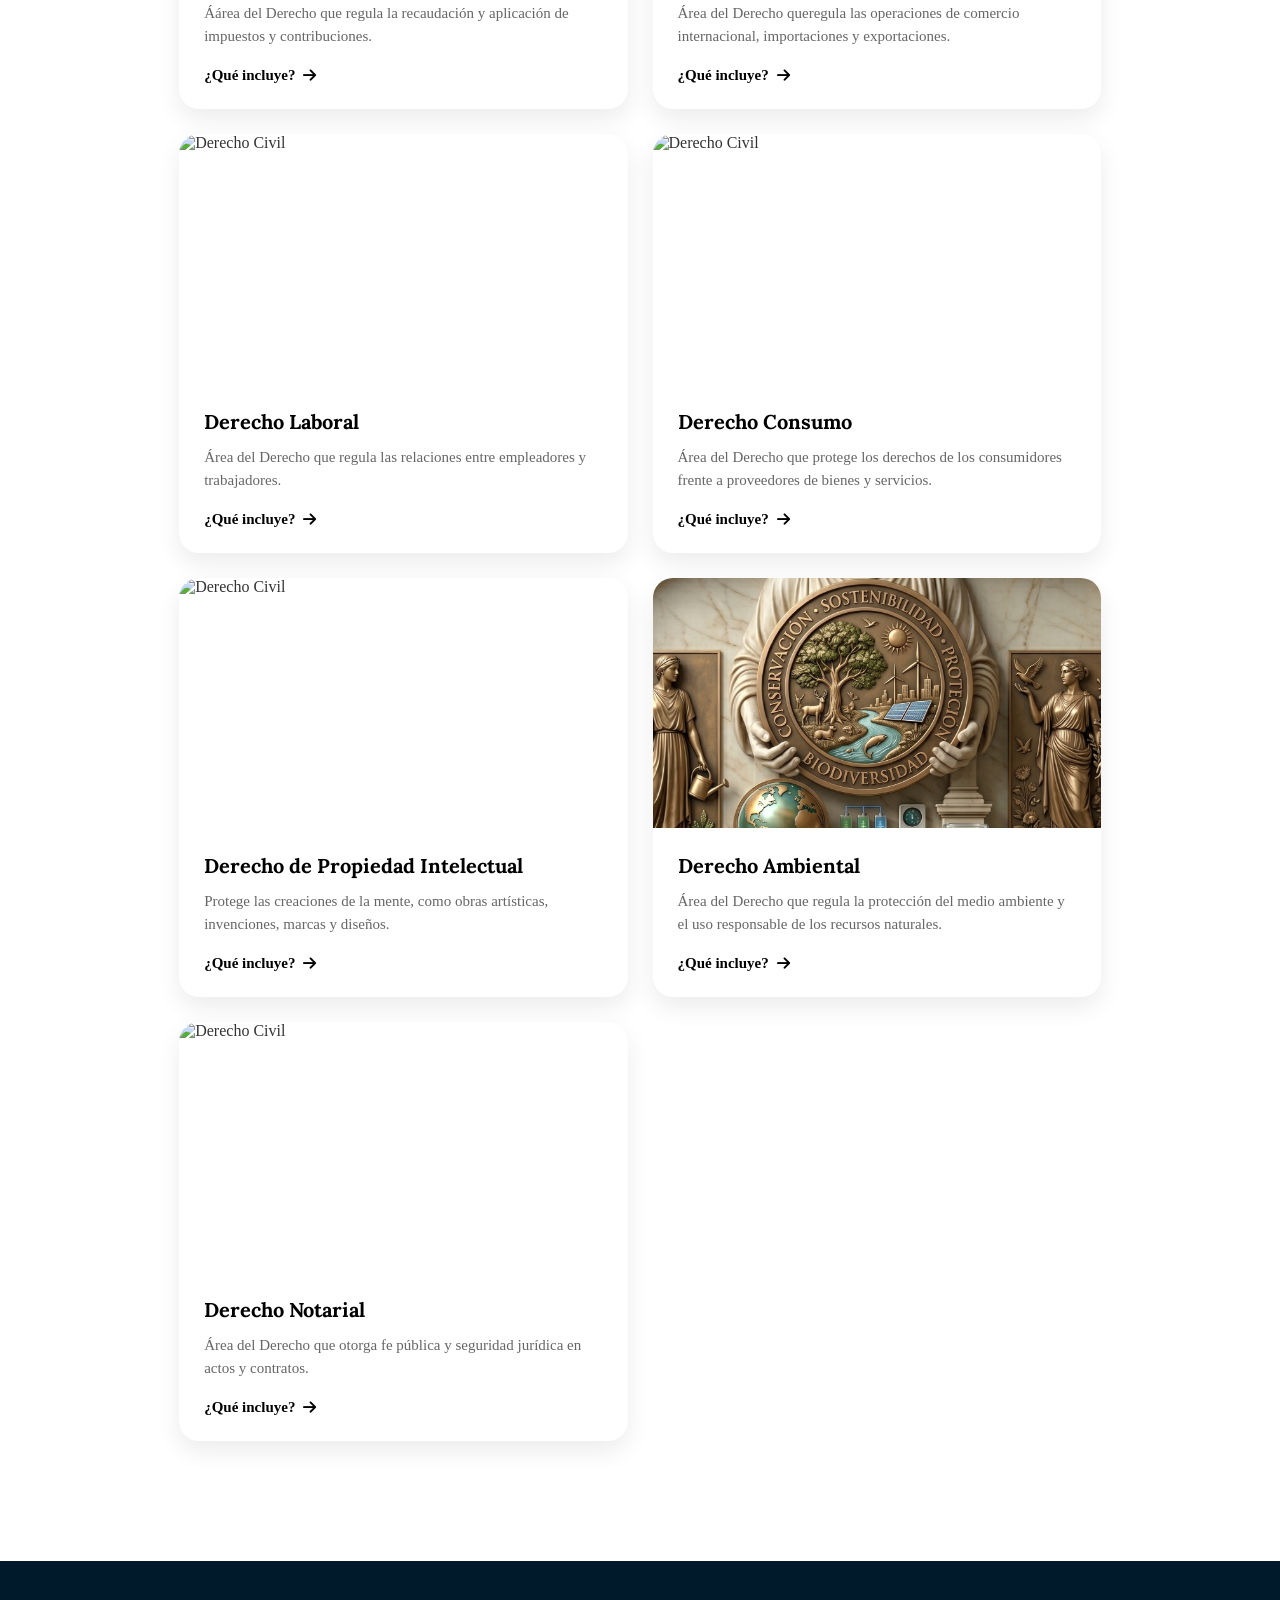
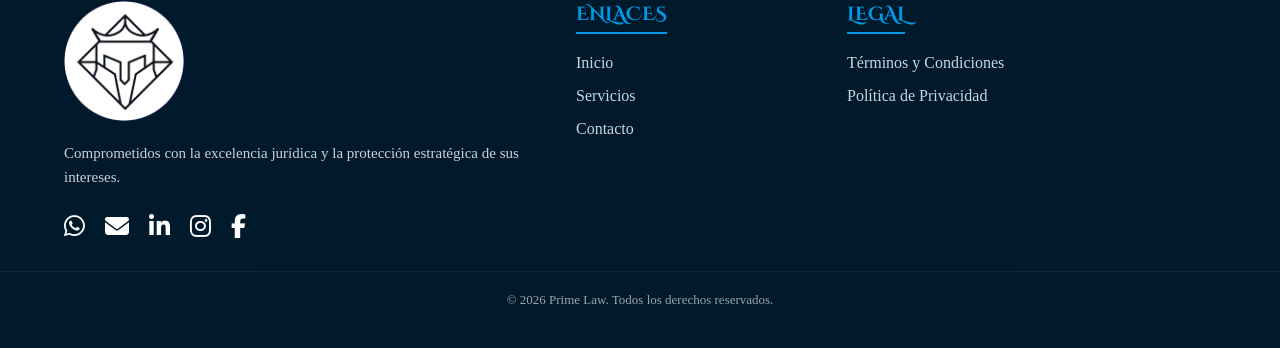
==== commit 9ad4e716: "Cambios y arreglos" ====
--- a/html/areas.html
+++ b/html/areas.html
@@ -3,13 +3,16 @@
 <head>
     <meta charset="UTF-8">
     <meta name="viewport" content="width=device-width, initial-scale=1.0">
-    <title>Áreas | Prime Law</title>
+    <title>Áreas - Prime Law</title>
     <link rel="stylesheet" href="../css/inicio.css">
     
     <link rel="stylesheet" href="../css/areas.css">
     <link rel="stylesheet" href="https://cdnjs.cloudflare.com/ajax/libs/font-awesome/6.4.0/css/all.min.css">
     <link href="https://fonts.googleapis.com/css2?family=Cinzel+Decorative:wght@400;700&family=Lora:ital,wght@0,400..700;1,400..700&display=swap" rel="stylesheet">
-    <link rel="icon" type="image/png" href="images/logo-sin-fondo.png">
+    
+    
+    <link rel="icon" type="image/png" href="../images/logo-sin-fondo.png">
+    
 </head>
 <body>
 
@@ -19,13 +22,21 @@
             <span class="nombre-firma">PRIME LAW</span>
         </div>
         <nav class="navegacion-superior">
-            <a href="index.html#servicios" class="enlace-nav">Servicios</a>
-            <a href="areas.html" class="enlace-nav">Áreas</a>
-            <a href="../index.html#seccion-contacto" class="enlace-nav">Contacto</a>
+            <a href="../index.html#servicios" class="enlace-nav">Servicios</a>
+            <a href="../html/areas.html" class="enlace-nav">Áreas</a>
+            <a href="../index.html#redes-sociales-pl" class="enlace-nav">Contacto</a>
         </nav>
     </header>
-
+    
+    <div class="contenedor-regresar">
+        <a href="../index.html" class="enlace-regresar">
+            <i class="fa-solid fa-arrow-rotate-left"></i> Regresar
+        </a>
+    </div>
     <main class="seccion-ruta-legal">
+        
+
+
         <div class="contenedor-busqueda">
             <div class="barra-busqueda">
                 <i class="fa-solid fa-magnifying-glass" style="color: white; margin-left: 15px;"></i>
@@ -69,7 +80,7 @@
                 <img src="../images/derMercantil.png" alt="Derecho Civil" class="imagen-tarjeta-v">
                 <div class="contenido-tarjeta-v">
                     <h3>Derecho Mercantil</h3>
-                    <p>Lorem ipsum dolor sit amet consectetur adipisicing elit. Architecto, deleniti asperiores. Repellat esse iusto illum </p>
+                    <p>Esta rama garantiza que las transacciones comerciales se desarrollen conforme a la ley, protegiendo tanto a empresarios como a consumidores. </p>
                     <a href="#" class="enlace-incluye">¿Qué incluye? <i class="fa-solid fa-arrow-right"></i></a>
                 </div>
             </article>
@@ -78,7 +89,7 @@
                 <img src="../images/derTributario.png" alt="Derecho Civil" class="imagen-tarjeta-v">
                 <div class="contenido-tarjeta-v">
                     <h3>Derecho Tributario</h3>
-                    <p>Lorem ipsum dolor sit amet consectetur adipisicing elit. Architecto, deleniti asperiores. Repellat esse iusto illum </p>
+                    <p>Áárea del Derecho que regula la recaudación y aplicación de impuestos y contribuciones.</p>
                     <a href="#" class="enlace-incluye">¿Qué incluye? <i class="fa-solid fa-arrow-right"></i></a>
                 </div>
             </article>
@@ -87,7 +98,7 @@
                 <img src="../images/derAduanero.png" alt="Derecho Civil" class="imagen-tarjeta-v">
                 <div class="contenido-tarjeta-v">
                     <h3>Derecho Aduanero</h3>
-                    <p>Lorem ipsum dolor sit amet consectetur adipisicing elit. Architecto, deleniti asperiores. Repellat esse iusto illum </p>
+                    <p>Área del Derecho queregula las operaciones de comercio internacional, importaciones y exportaciones.</p>
                     <a href="#" class="enlace-incluye">¿Qué incluye? <i class="fa-solid fa-arrow-right"></i></a>
                 </div>
             </article>
@@ -96,7 +107,7 @@
                 <img src="../images/derLaboral.png" alt="Derecho Civil" class="imagen-tarjeta-v">
                 <div class="contenido-tarjeta-v">
                     <h3>Derecho Laboral</h3>
-                    <p>Lorem ipsum dolor sit amet consectetur adipisicing elit. Architecto, deleniti asperiores. Repellat esse iusto illum </p>
+                    <p>Área del Derecho que regula las relaciones entre empleadores y trabajadores.</p>
                     <a href="#" class="enlace-incluye">¿Qué incluye? <i class="fa-solid fa-arrow-right"></i></a>
                 </div>
             </article>
@@ -105,7 +116,7 @@
                 <img src="../images/derConsumo.png" alt="Derecho Civil" class="imagen-tarjeta-v">
                 <div class="contenido-tarjeta-v">
                     <h3>Derecho Consumo</h3>
-                    <p>Lorem ipsum dolor sit amet consectetur adipisicing elit. Architecto, deleniti asperiores. Repellat esse iusto illum </p>
+                    <p>Área del Derecho que protege los derechos de los consumidores frente a proveedores de bienes y servicios.</p>
                     <a href="#" class="enlace-incluye">¿Qué incluye? <i class="fa-solid fa-arrow-right"></i></a>
                 </div>
             </article>
@@ -114,7 +125,7 @@
                 <img src="../images/derPropiedadIntelectual.png" alt="Derecho Civil" class="imagen-tarjeta-v">
                 <div class="contenido-tarjeta-v">
                     <h3>Derecho de Propiedad Intelectual</h3>
-                    <p>Lorem ipsum dolor sit amet consectetur adipisicing elit. Architecto, deleniti asperiores. Repellat esse iusto illum </p>
+                    <p>Protege las creaciones de la mente, como obras artísticas, invenciones, marcas y diseños.</p>
                     <a href="#" class="enlace-incluye">¿Qué incluye? <i class="fa-solid fa-arrow-right"></i></a>
                 </div>
             </article>
@@ -123,7 +134,7 @@
                 <img src="../images/derAmbiental.png" alt="Derecho Civil" class="imagen-tarjeta-v">
                 <div class="contenido-tarjeta-v">
                     <h3>Derecho Ambiental</h3>
-                    <p>Lorem ipsum dolor sit amet consectetur adipisicing elit. Architecto, deleniti asperiores. Repellat esse iusto illum </p>
+                    <p>Área del Derecho que regula la protección del medio ambiente y el uso responsable de los recursos naturales.</p>
                     <a href="#" class="enlace-incluye">¿Qué incluye? <i class="fa-solid fa-arrow-right"></i></a>
                 </div>
             </article>
@@ -132,7 +143,7 @@
                 <img src="../images/derNotarial.png" alt="Derecho Civil" class="imagen-tarjeta-v">
                 <div class="contenido-tarjeta-v">
                     <h3>Derecho Notarial</h3>
-                    <p>Lorem ipsum dolor sit amet consectetur adipisicing elit. Architecto, deleniti asperiores. Repellat esse iusto illum </p>
+                    <p>Área del Derecho que otorga fe pública y seguridad jurídica en actos y contratos.</p>
                     <a href="#" class="enlace-incluye">¿Qué incluye? <i class="fa-solid fa-arrow-right"></i></a>
                 </div>
             </article>
--- a/css/inicio.css
+++ b/css/inicio.css
@@ -65,6 +65,44 @@
     margin: 0 15px;
     font-size: 20px;
 }
+
+/* CONTENEDOR DE REGRESAR */
+.contenedor-regresar {
+    padding: 20px 3% 0;
+    display: flex;
+    justify-content: flex-start;
+}
+
+.enlace-regresar {
+    text-decoration: none;
+    color: #003f63;
+    font-family: 'Lora', serif;
+    font-size: 18px;
+    font-weight: 500;
+    display: flex;
+    align-items: center;
+    gap: 10px;
+    transition: all 0.3s ease;
+    padding: 8px 15px;
+    border-radius: 8px;
+}
+
+.enlace-regresar i {
+    font-size: 20px;
+}
+
+.enlace-regresar:hover {
+    color: #0099e6;
+    background-color: rgba(0, 153, 230, 0.05);
+    transform: translateX(-5px); 
+}
+
+@media (max-width: 768px) {
+    .contenedor-regresar {
+        padding: 15px 5% 0;
+    }
+}
+
 
 /* SECCIÓN HERO */
 .contenido-hero {
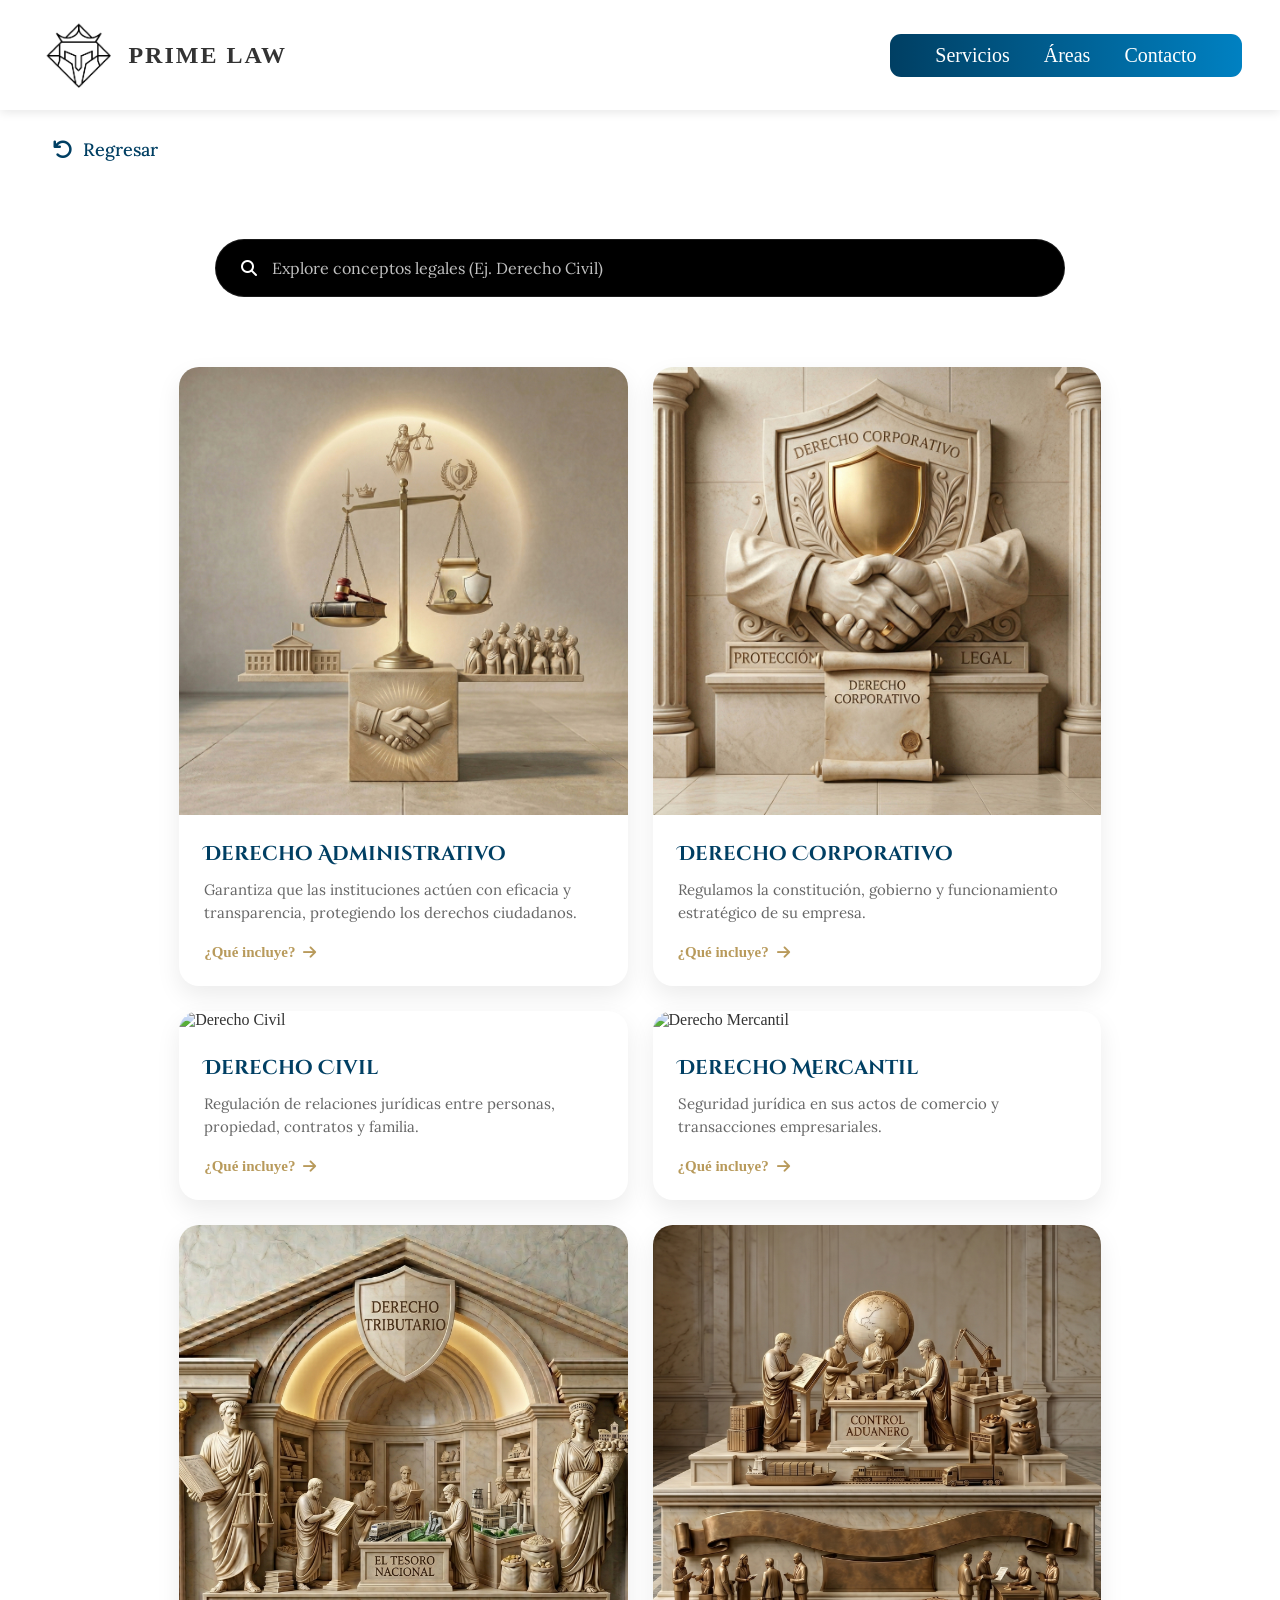
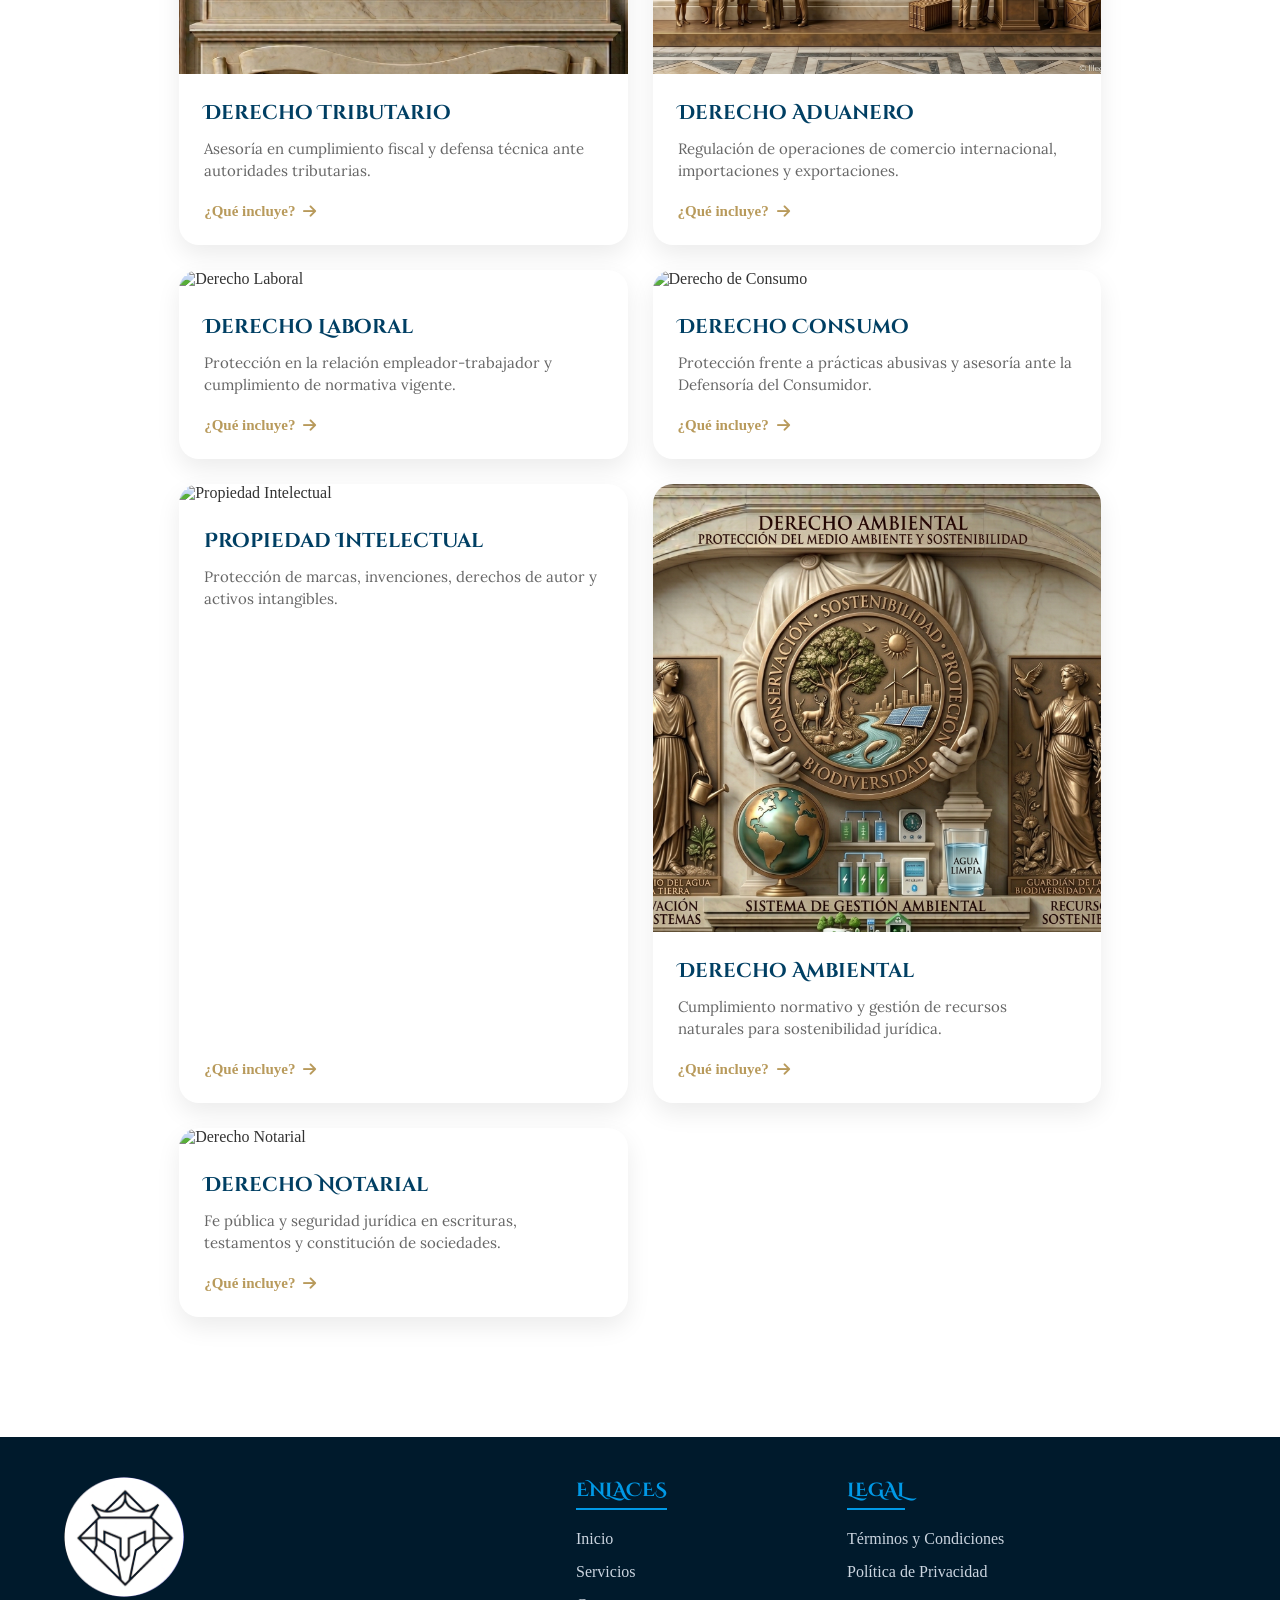
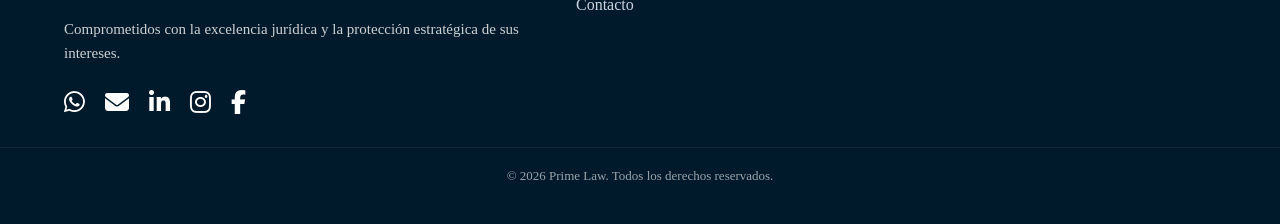
==== commit 5df1dcf3: "Pre-finalización" ====
--- a/html/areas.html
+++ b/html/areas.html
@@ -4,15 +4,13 @@
     <meta charset="UTF-8">
     <meta name="viewport" content="width=device-width, initial-scale=1.0">
     <title>Áreas - Prime Law</title>
+    
     <link rel="stylesheet" href="../css/inicio.css">
-    
     <link rel="stylesheet" href="../css/areas.css">
     <link rel="stylesheet" href="https://cdnjs.cloudflare.com/ajax/libs/font-awesome/6.4.0/css/all.min.css">
     <link href="https://fonts.googleapis.com/css2?family=Cinzel+Decorative:wght@400;700&family=Lora:ital,wght@0,400..700;1,400..700&display=swap" rel="stylesheet">
     
-    
     <link rel="icon" type="image/png" href="../images/logo-sin-fondo.png">
-    
 </head>
 <body>
 
@@ -33,121 +31,137 @@
             <i class="fa-solid fa-arrow-rotate-left"></i> Regresar
         </a>
     </div>
+
     <main class="seccion-ruta-legal">
-        
-
-
         <div class="contenedor-busqueda">
             <div class="barra-busqueda">
                 <i class="fa-solid fa-magnifying-glass" style="color: white; margin-left: 15px;"></i>
-                <input type="text" placeholder="Explore conceptos legales (Ej. Derecho Civil)" class="entrada-busqueda">
-                <span class="texto-opciones">Ver opciones</span>
-                <button class="boton-buscar">Buscar</button>
+                <input type="text" id="input-busqueda" onkeyup="filtrarAreas()" placeholder="Explore conceptos legales (Ej. Derecho Civil)" class="entrada-busqueda">
+                
             </div>
         </div>
 
         <div class="contenedor-cards-areas">
-            
-            <article class="tarjeta-area-vertical revelar">
-                <img src="../images/derAdministrativo.png" alt="Derecho Administrativo" class="imagen-tarjeta-v">
+            <article class="tarjeta-area-vertical revelar">
+                <img src="../images/derAdministrativo.png" alt="Derecho Administrativo" onclick="abrirModal('derecho-administrativo')" style="cursor:pointer;">
                 <div class="contenido-tarjeta-v">
                     <h3>Derecho Administrativo</h3>
-                    <p>Esta área garantiza que las instituciones actúen con eficacia y transparencia, protegiendo al mismo tiempo los derechos de los ciudadanos.</p>
-                    <a href="#" class="enlace-incluye">¿Qué incluye? <i class="fa-solid fa-arrow-right"></i></a>
-                </div>
-            </article>
-
-            <article class="tarjeta-area-vertical revelar">
-                <img src="../images/derCorporativo.png" alt="Derecho Corporativo" class="imagen-tarjeta-v">
+                    <p>Garantiza que las instituciones actúen con eficacia y transparencia, protegiendo los derechos ciudadanos.</p>
+                    <a href="javascript:void(0)" onclick="abrirModal('derecho-administrativo')" class="enlace-incluye">
+                        ¿Qué incluye? <i class="fa-solid fa-arrow-right"></i>
+                    </a>
+                </div>
+            </article>
+
+            <article class="tarjeta-area-vertical revelar">
+                <img src="../images/derCorporativo.png" alt="Derecho Corporativo" onclick="abrirModal('derecho-corporativo')" style="cursor:pointer;">
                 <div class="contenido-tarjeta-v">
                     <h3>Derecho Corporativo</h3>
-                    <p>Área del Derecho que regula la constitución, gobierno y funcionamiento de las empresas.</p>
-                    <a href="#" class="enlace-incluye">¿Qué incluye? <i class="fa-solid fa-arrow-right"></i></a>
-                </div>
-            </article>
-
-            <article class="tarjeta-area-vertical revelar">
-                <img src="../images/derCivil.png" alt="Derecho Civil" class="imagen-tarjeta-v">
+                    <p>Regulamos la constitución, gobierno y funcionamiento estratégico de su empresa.</p>
+                    <a href="javascript:void(0)" onclick="abrirModal('derecho-corporativo')" class="enlace-incluye">
+                        ¿Qué incluye? <i class="fa-solid fa-arrow-right"></i>
+                    </a>
+                </div>
+            </article>
+
+            <article class="tarjeta-area-vertical revelar">
+                <img src="../images/derCivil.png" alt="Derecho Civil" onclick="abrirModal('derecho-civil')" style="cursor:pointer;">
                 <div class="contenido-tarjeta-v">
                     <h3>Derecho Civil</h3>
-                    <p>Rama del Derecho privado que regula las relaciones jurídicas entre personas en su vida cotidiana.</p>
-                    <a href="#" class="enlace-incluye">¿Qué incluye? <i class="fa-solid fa-arrow-right"></i></a>
-                </div>
-            </article>
-
-
-            <article class="tarjeta-area-vertical revelar">
-                <img src="../images/derMercantil.png" alt="Derecho Civil" class="imagen-tarjeta-v">
+                    <p>Regulación de relaciones jurídicas entre personas, propiedad, contratos y familia.</p>
+                    <a href="javascript:void(0)" onclick="abrirModal('derecho-civil')" class="enlace-incluye">
+                        ¿Qué incluye? <i class="fa-solid fa-arrow-right"></i>
+                    </a>
+                </div>
+            </article>
+
+            <article class="tarjeta-area-vertical revelar">
+                <img src="../images/derMercantil.png" alt="Derecho Mercantil" onclick="abrirModal('derecho-mercantil')" style="cursor:pointer;">
                 <div class="contenido-tarjeta-v">
                     <h3>Derecho Mercantil</h3>
-                    <p>Esta rama garantiza que las transacciones comerciales se desarrollen conforme a la ley, protegiendo tanto a empresarios como a consumidores. </p>
-                    <a href="#" class="enlace-incluye">¿Qué incluye? <i class="fa-solid fa-arrow-right"></i></a>
-                </div>
-            </article>
-
-            <article class="tarjeta-area-vertical revelar">
-                <img src="../images/derTributario.png" alt="Derecho Civil" class="imagen-tarjeta-v">
+                    <p>Seguridad jurídica en sus actos de comercio y transacciones empresariales.</p>
+                    <a href="javascript:void(0)" onclick="abrirModal('derecho-mercantil')" class="enlace-incluye">
+                        ¿Qué incluye? <i class="fa-solid fa-arrow-right"></i>
+                    </a>
+                </div>
+            </article>
+
+            <article class="tarjeta-area-vertical revelar">
+                <img src="../images/derTributario.png" alt="Derecho Tributario" onclick="abrirModal('derecho-tributario')" style="cursor:pointer;">
                 <div class="contenido-tarjeta-v">
                     <h3>Derecho Tributario</h3>
-                    <p>Áárea del Derecho que regula la recaudación y aplicación de impuestos y contribuciones.</p>
-                    <a href="#" class="enlace-incluye">¿Qué incluye? <i class="fa-solid fa-arrow-right"></i></a>
-                </div>
-            </article>
-
-            <article class="tarjeta-area-vertical revelar">
-                <img src="../images/derAduanero.png" alt="Derecho Civil" class="imagen-tarjeta-v">
+                    <p>Asesoría en cumplimiento fiscal y defensa técnica ante autoridades tributarias.</p>
+                    <a href="javascript:void(0)" onclick="abrirModal('derecho-tributario')" class="enlace-incluye">
+                        ¿Qué incluye? <i class="fa-solid fa-arrow-right"></i>
+                    </a>
+                </div>
+            </article>
+
+            <article class="tarjeta-area-vertical revelar">
+                <img src="../images/derAduanero.png" alt="Derecho Aduanero" onclick="abrirModal('derecho-aduanero')" style="cursor:pointer;">
                 <div class="contenido-tarjeta-v">
                     <h3>Derecho Aduanero</h3>
-                    <p>Área del Derecho queregula las operaciones de comercio internacional, importaciones y exportaciones.</p>
-                    <a href="#" class="enlace-incluye">¿Qué incluye? <i class="fa-solid fa-arrow-right"></i></a>
-                </div>
-            </article>
-
-            <article class="tarjeta-area-vertical revelar">
-                <img src="../images/derLaboral.png" alt="Derecho Civil" class="imagen-tarjeta-v">
+                    <p>Regulación de operaciones de comercio internacional, importaciones y exportaciones.</p>
+                    <a href="javascript:void(0)" onclick="abrirModal('derecho-aduanero')" class="enlace-incluye">
+                        ¿Qué incluye? <i class="fa-solid fa-arrow-right"></i>
+                    </a>
+                </div>
+            </article>
+
+            <article class="tarjeta-area-vertical revelar">
+                <img src="../images/derLaboral.png" alt="Derecho Laboral" onclick="abrirModal('derecho-laboral')" style="cursor:pointer;">
                 <div class="contenido-tarjeta-v">
                     <h3>Derecho Laboral</h3>
-                    <p>Área del Derecho que regula las relaciones entre empleadores y trabajadores.</p>
-                    <a href="#" class="enlace-incluye">¿Qué incluye? <i class="fa-solid fa-arrow-right"></i></a>
-                </div>
-            </article>
-
-            <article class="tarjeta-area-vertical revelar">
-                <img src="../images/derConsumo.png" alt="Derecho Civil" class="imagen-tarjeta-v">
+                    <p>Protección en la relación empleador-trabajador y cumplimiento de normativa vigente.</p>
+                    <a href="javascript:void(0)" onclick="abrirModal('derecho-laboral')" class="enlace-incluye">
+                        ¿Qué incluye? <i class="fa-solid fa-arrow-right"></i>
+                    </a>
+                </div>
+            </article>
+
+            <article class="tarjeta-area-vertical revelar">
+                <img src="../images/derConsumo.png" alt="Derecho de Consumo" onclick="abrirModal('derecho-consumo')" style="cursor:pointer;">
                 <div class="contenido-tarjeta-v">
                     <h3>Derecho Consumo</h3>
-                    <p>Área del Derecho que protege los derechos de los consumidores frente a proveedores de bienes y servicios.</p>
-                    <a href="#" class="enlace-incluye">¿Qué incluye? <i class="fa-solid fa-arrow-right"></i></a>
-                </div>
-            </article>
-
-            <article class="tarjeta-area-vertical revelar">
-                <img src="../images/derPropiedadIntelectual.png" alt="Derecho Civil" class="imagen-tarjeta-v">
-                <div class="contenido-tarjeta-v">
-                    <h3>Derecho de Propiedad Intelectual</h3>
-                    <p>Protege las creaciones de la mente, como obras artísticas, invenciones, marcas y diseños.</p>
-                    <a href="#" class="enlace-incluye">¿Qué incluye? <i class="fa-solid fa-arrow-right"></i></a>
-                </div>
-            </article>
-
-            <article class="tarjeta-area-vertical revelar">
-                <img src="../images/derAmbiental.png" alt="Derecho Civil" class="imagen-tarjeta-v">
+                    <p>Protección frente a prácticas abusivas y asesoría ante la Defensoría del Consumidor.</p>
+                    <a href="javascript:void(0)" onclick="abrirModal('derecho-consumo')" class="enlace-incluye">
+                        ¿Qué incluye? <i class="fa-solid fa-arrow-right"></i>
+                    </a>
+                </div>
+            </article>
+
+            <article class="tarjeta-area-vertical revelar">
+                <img src="../images/derPropiedadIntelectual.png" alt="Propiedad Intelectual" onclick="abrirModal('propiedad-intelectual')" style="cursor:pointer;">
+                <div class="contenido-tarjeta-v">
+                    <h3>Propiedad Intelectual</h3>
+                    <p>Protección de marcas, invenciones, derechos de autor y activos intangibles.</p>
+                    <a href="javascript:void(0)" onclick="abrirModal('propiedad-intelectual')" class="enlace-incluye">
+                        ¿Qué incluye? <i class="fa-solid fa-arrow-right"></i>
+                    </a>
+                </div>
+            </article>
+
+            <article class="tarjeta-area-vertical revelar">
+                <img src="../images/derAmbiental.png" alt="Derecho Ambiental" onclick="abrirModal('derecho-ambiental')" style="cursor:pointer;">
                 <div class="contenido-tarjeta-v">
                     <h3>Derecho Ambiental</h3>
-                    <p>Área del Derecho que regula la protección del medio ambiente y el uso responsable de los recursos naturales.</p>
-                    <a href="#" class="enlace-incluye">¿Qué incluye? <i class="fa-solid fa-arrow-right"></i></a>
-                </div>
-            </article>
-
-            <article class="tarjeta-area-vertical revelar">
-                <img src="../images/derNotarial.png" alt="Derecho Civil" class="imagen-tarjeta-v">
+                    <p>Cumplimiento normativo y gestión de recursos naturales para sostenibilidad jurídica.</p>
+                    <a href="javascript:void(0)" onclick="abrirModal('derecho-ambiental')" class="enlace-incluye">
+                        ¿Qué incluye? <i class="fa-solid fa-arrow-right"></i>
+                    </a>
+                </div>
+            </article>
+
+            <article class="tarjeta-area-vertical revelar">
+                <img src="../images/derNotarial.png" alt="Derecho Notarial" onclick="abrirModal('derecho-notarial')" style="cursor:pointer;">
                 <div class="contenido-tarjeta-v">
                     <h3>Derecho Notarial</h3>
-                    <p>Área del Derecho que otorga fe pública y seguridad jurídica en actos y contratos.</p>
-                    <a href="#" class="enlace-incluye">¿Qué incluye? <i class="fa-solid fa-arrow-right"></i></a>
-                </div>
-            </article>
-
+                    <p>Fe pública y seguridad jurídica en escrituras, testamentos y constitución de sociedades.</p>
+                    <a href="javascript:void(0)" onclick="abrirModal('derecho-notarial')" class="enlace-incluye">
+                        ¿Qué incluye? <i class="fa-solid fa-arrow-right"></i>
+                    </a>
+                </div>
+            </article>
         </div>
     </main>
 
@@ -159,30 +173,20 @@
                 </div>
                 <p class="descripcion-firma">Comprometidos con la excelencia jurídica y la protección estratégica de sus intereses.</p>
                 <div class="redes-sociales">
-                    <a href="https://wa.me/50376325091" target="_blank" title="+503 7632-5091">
-                        <i class="fa-brands fa-whatsapp"></i>
-                    </a>
-                    <a href="mailto:primelaw.sv@gmail.com" title="primelaw.sv@gmail.com">
-                        <i class="fa-solid fa-envelope"></i>
-                    </a>
-                    <a href="#" target="_blank">
-                        <i class="fa-brands fa-linkedin-in"></i>
-                    </a>
-                    <a href="#" target="_blank" title="instagram">
-                        <i class="fa-brands fa-instagram"></i>
-                    </a>
-                    <a href="#" target="_blank">
-                        <i class="fa-brands fa-facebook-f"></i>
-                    </a>
+                    <a href="https://wa.me/50376325091" target="_blank" title="WhatsApp"><i class="fa-brands fa-whatsapp"></i></a>
+                    <a href="mailto:primelaw.sv@gmail.com" title="Email"><i class="fa-solid fa-envelope"></i></a>
+                    <a href="#" target="_blank"><i class="fa-brands fa-linkedin-in"></i></a>
+                    <a href="#" target="_blank" title="Instagram"><i class="fa-brands fa-instagram"></i></a>
+                    <a href="#" target="_blank"><i class="fa-brands fa-facebook-f"></i></a>
                 </div>
             </div>
 
             <div class="columna-footer">
                 <h4>ENLACES</h4>
                 <ul class="enlaces-footer">
-                    <li><a href="#">Inicio</a></li>
-                    <li><a href="#">Servicios</a></li>
-                    <li><a href="#">Contacto</a></li>
+                    <li><a href="../index.html">Inicio</a></li>
+                    <li><a href="../html/servicios.html">Servicios</a></li>
+                    <li><a href="../index.html#redes-sociales-pl">Contacto</a></li>
                 </ul>
             </div>
 
@@ -197,14 +201,38 @@
         <div class="barra-copyright">
             <p>© 2026 Prime Law. Todos los derechos reservados.</p>
         </div>
-    </footer>   
-
+    </footer>
+
+    <div id="modal-derecho" class="modal-overlay">
+        <div class="modal-contenido">
+            <span class="cerrar-modal" onclick="cerrarModal()">&times;</span>
+            <div class="modal-header">
+                <h2 id="modal-titulo">Cargando...</h2>
+            </div>
+            <div class="modal-body">
+                <div id="modal-descripcion" class="descripcion-legal"></div>
+                <div class="separador-dorado"></div>
+                <h3>Servicios específicos:</h3>
+                <ul id="modal-lista" class="lista-servicios"></ul>
+            </div>
+            <div class="modal-footer">
+                <button class="boton-cerrar" onclick="cerrarModal()">Entendido</button>
+            </div>
+        </div>
+    </div>
+
+    <script src="https://cdn.jsdelivr.net/npm/@supabase/supabase-js@2"></script>
+    <script src="../js/areas.js"></script>
     <script>
         const observer = new IntersectionObserver((entries) => {
             entries.forEach(entry => {
-                if (entry.isIntersecting) entry.target.classList.add('activo');
+                if (entry.isIntersecting) {
+                    entry.target.classList.add('activo');
+                    observer.unobserve(entry.target);
+                }
             });
         }, { threshold: 0.1 });
+        
         document.querySelectorAll('.revelar').forEach(el => observer.observe(el));
     </script>
 </body>
--- a/css/inicio.css
+++ b/css/inicio.css
@@ -351,46 +351,57 @@
 }
 
 .barra-busqueda {
+    display: flex;
+    align-items: center;
     background-color: #000;
-    width: 100%;
-    max-width: 900px;
-    display: flex;
-    align-items: center;
-    padding: 8px 15px;
     border-radius: 50px;
-    gap: 15px;
-}
-
-.entrada-busqueda { 
-    flex: 1; 
-    background: transparent; 
-    border: none; 
-    color: white; 
-    font-size: 16px; 
-    outline: none; 
+    padding: 8px 10px;
+    width: 100%;
+    max-width: 850px;
+    margin: 0 auto;
+    position: relative;
+    z-index: 1001;
+    border: 1px solid rgba(255, 255, 255, 0.1);
+}
+
+.entrada-busqueda {
+    flex: 1;
+    background: transparent;
+    border: none;
+    color: white;
+    padding: 10px 15px;
+    font-size: 16px;
+    outline: none;
+    font-family: 'Lora', serif;
 }
 
 .entrada-busqueda::placeholder { 
     color: #c1c1c1; 
 }
 
-.texto-opciones { 
-    color: white; 
-    font-size: 14px; 
-    cursor: pointer; 
-    white-space: nowrap; 
-}
-
-.boton-buscar { 
-    background-color: #fff; 
-    color: #000; 
-    border: none; 
-    padding: 8px 25px; 
-    border-radius: 20px; 
-    font-weight: bold; 
-    cursor: pointer; 
-    transition: background 0.3s; 
-}
+.texto-opciones {
+    color: #fff;
+    font-size: 14px;
+    margin: 0 20px;
+    cursor: pointer;
+    white-space: nowrap;
+    transition: color 0.3s;
+    font-family: 'Lora', serif;
+}
+
+
+.boton-buscar {
+    background-color: #fff;
+    color: #000;
+    border: none;
+    border-radius: 30px;
+    padding: 10px 35px;
+    font-weight: bold;
+    cursor: pointer;
+    transition: all 0.3s ease;
+    font-family: 'Cinzel', serif;
+}
+
 
 /* DETALLES DE ÁREA */
 .contenedor-detalle-area {
@@ -1153,11 +1164,11 @@
 
 .contenedor-redes-flotantes {
     display: grid;
-    grid-template-columns: repeat(auto-fit, minmax(220px, 1fr));
-    gap: 25px;
-    max-width: 1200px;
+    grid-template-columns: repeat(5, 1fr); 
+    gap: 15px;
+    max-width: 1250px;
     margin: 0 auto;
-    padding: 40px 5%;
+    padding: 40px 2%;
     justify-items: center;
     perspective: 1000px;
 }
@@ -1167,10 +1178,10 @@
     backdrop-filter: blur(10px);
     border: 1px solid rgba(255, 255, 255, 0.3);
     border-radius: 20px;
-    padding: 30px;
-    width: 100%;
-    max-width: 280px;
-    min-height: 250px;
+    padding: 20px 15px;
+    width: 100%;
+    max-width: 210px;
+    min-height: 220px;
     transition: all 0.5s cubic-bezier(0.23, 1, 0.32, 1);
     cursor: pointer;
     text-decoration: none;
@@ -1178,6 +1189,7 @@
     flex-direction: column;
     align-items: center;
     box-shadow: 0 10px 30px rgba(0, 0, 0, 0.05);
+    transition: all 0.5s cubic-bezier(0.23, 1, 0.32, 1);
 }
 
 .tarjeta-red i {
@@ -1202,11 +1214,21 @@
 }
 
 .tarjeta-red:hover {
+    transform: translateY(-18px) rotateX(2deg) !important;
+    background: #ffffff;
+    box-shadow: 0 20px 40px rgba(0, 63, 99, 0.15);
+    border-color: #0081c2;
+    z-index: 10;
+}
+
+
+.tarjeta-red.revelar:hover {
     transform: translateY(-20px) rotateX(10deg);
     background: #ffffff;
     box-shadow: 0 20px 40px rgba(0, 63, 99, 0.15);
     border-color: #0081c2;
 }
+
 
 .tarjeta-red.whatsapp:hover {
     border-color: #25D366;
@@ -1282,4 +1304,54 @@
     .contenedor-redes-flotantes { grid-template-columns: 1fr; }
     .contenedor-footer { grid-template-columns: 1fr; text-align: center; }
     .columna-footer h4 { margin: 20px auto; }
+}
+
+
+
+.contenedor-busqueda-principal {
+    position: relative;
+    width: 100%;
+    max-width: 850px;
+    margin: 20px auto;
+}
+
+.sugerencias-dropdown {
+    position: absolute;
+    top: 90%;
+    left: 20px;
+    right: 20px;
+    background: white;
+    border-radius: 0 0 20px 20px;
+    box-shadow: 0 10px 30px rgba(0,0,0,0.2);
+    display: none;
+    z-index: 999;
+    padding-top: 20px;
+    border: 1px solid #eee;
+}
+
+.item-sugerencia {
+    display: flex;
+    align-items: center;
+    padding: 10px 20px;
+    cursor: pointer;
+    transition: background 0.3s;
+    border-bottom: 1px solid #7f7f7f;
+}
+
+.item-sugerencia:hover {
+    background: #f8f9fa;
+}
+
+.item-sugerencia img {
+    width: 40px;
+    height: 40px;
+    border-radius: 8px;
+    margin-right: 15px;
+    object-fit: cover;
+}
+
+.item-sugerencia span {
+    font-family: 'Lora', serif;
+    color: #003f63;
+    font-weight: 600;
 }
--- a/css/areas.css
+++ b/css/areas.css
@@ -1,4 +1,4 @@
-
+/* SECCIÓN PRINCIPAL Y BÚSQUEDA */
 .seccion-ruta-legal {
     padding-top: 30px;
     padding-bottom: 40px;
@@ -13,11 +13,11 @@
     margin-bottom: 50px;
 }
 
-
 main {
     padding-top: 0;
 }
 
+/* GRID DE TARJETAS */
 .contenedor-cards-areas {
     display: grid;
     grid-template-columns: repeat(auto-fit, minmax(300px, 1fr));
@@ -27,27 +27,41 @@
     margin: 0 auto;
 }
 
+/* TARJETAS INDIVIDUALES */
 .tarjeta-area-vertical {
     background: #fff;
     border-radius: 20px; 
     overflow: hidden;
     box-shadow: 0 10px 25px rgba(0,0,0,0.08);
-    transition: transform 0.3s ease;
     display: flex;
     flex-direction: column;
     text-align: left;
+    
+    
+    opacity: 0;
+    transform: translateY(30px);
+    transition: transform 0.5s ease, opacity 0.5s ease, box-shadow 0.3s ease;
+}
+
+/* Esta clase la activa el JavaScript al hacer scroll */
+.tarjeta-area-vertical.activo {
+    opacity: 1;
+    transform: translateY(0);
 }
 
 .tarjeta-area-vertical:hover {
-    transform: translateY(-5px);
+    transform: translateY(-10px);
+    box-shadow: 0 15px 35px rgba(0, 63, 99, 0.15);
 }
 
 .imagen-tarjeta-v {
     width: 100%;
     height: 250px;
     object-fit: cover;
-}
-
+    cursor: pointer;
+}
+
+/* CONTENIDO DE TARJETA */
 .contenido-tarjeta-v {
     padding: 25px;
     display: flex;
@@ -56,13 +70,15 @@
 }
 
 .contenido-tarjeta-v h3 {
+    font-family: 'Cinzel Decorative', serif;
     font-size: 20px;
     font-weight: bold;
     margin-bottom: 12px;
-    color: #000;
+    color: #003f63;
 }
 
 .contenido-tarjeta-v p {
+    font-family: 'Lora', serif;
     font-size: 15px;
     color: #666;
     line-height: 1.5;
@@ -72,15 +88,140 @@
 
 .enlace-incluye {
     text-decoration: none;
-    color: #000;
+    color: #b89a5b;
     font-weight: bold;
     font-size: 15px;
     display: flex;
     align-items: center;
     gap: 8px;
+    transition: all 0.3s;
+}
+
+.enlace-incluye:hover {
+    color: #003f63;
+    transform: translateX(5px);
+}
+
+/* SISTEMA DE MODAL */
+.modal-overlay {
+    display: none;
+    position: fixed;
+    top: 0;
+    left: 0;
+    width: 100%;
+    height: 100%;
+    background: rgba(0, 20, 31, 0.85);
+    backdrop-filter: blur(8px);
+    z-index: 2000;
+    justify-content: center;
+    align-items: center;
+    padding: 20px;
+}
+
+.modal-contenido {
+    background: #ffffff;
+    width: 100%;
+    max-width: 700px;
+    max-height: 85vh;
+    border-radius: 15px;
+    position: relative;
+    padding: 40px;
+    overflow-y: auto;
+    box-shadow: 0 25px 50px rgba(0,0,0,0.3);
+    animation: aparecerModal 0.4s ease-out;
+}
+
+/* Personalización del scrollbar del modal */
+.modal-contenido::-webkit-scrollbar {
+    width: 8px;
+}
+.modal-contenido::-webkit-scrollbar-thumb {
+    background: #b89a5b;
+    border-radius: 10px;
+}
+
+@keyframes aparecerModal {
+    from { transform: translateY(30px); opacity: 0; }
+    to { transform: translateY(0); opacity: 1; }
+}
+
+/* ELEMENTOS INTERNOS DEL MODAL */
+#modal-titulo {
+    font-family: 'Cinzel Decorative', serif;
+    color: #003f63;
+    font-size: 24px;
+    border-bottom: 2px solid #b89a5b;
+    padding-bottom: 10px;
+    margin-bottom: 20px;
+}
+
+.descripcion-legal {
+    font-family: 'Lora', serif;
+    line-height: 1.8;
+    color: #444;
+    font-size: 16px;
+    text-align: justify;
+}
+
+.separador-dorado {
+    height: 1px;
+    background: linear-gradient(to right, transparent, #b89a5b, transparent);
+    margin: 25px 0;
+}
+
+.lista-servicios {
+    list-style: none;
+    padding: 0;
+}
+
+.lista-servicios li {
+    margin-bottom: 12px;
+    padding-left: 25px;
+    position: relative;
+    font-family: 'Lora', serif;
+    color: #333;
+    animation: fadeIn 0.5s ease forwards;
+}
+
+.lista-servicios li::before {
+    content: '•';
+    color: #b89a5b;
+    font-size: 20px;
+    position: absolute;
+    left: 0;
+    top: -2px;
+}
+
+@keyframes fadeIn {
+    from { opacity: 0; transform: translateX(-10px); }
+    to { opacity: 1; transform: translateX(0); }
+}
+
+/* BOTONES Y CIERRE */
+.cerrar-modal {
+    position: absolute;
+    top: 20px;
+    right: 20px;
+    font-size: 30px;
+    cursor: pointer;
+    color: #888;
     transition: color 0.3s;
 }
 
-.enlace-incluye:hover {
-    color: #006699;
+.cerrar-modal:hover { color: #003f63; }
+
+.boton-cerrar {
+    background: #003f63;
+    color: white;
+    border: none;
+    padding: 12px 30px;
+    border-radius: 5px;
+    cursor: pointer;
+    font-family: 'Cinzel', serif;
+    margin-top: 20px;
+    transition: background 0.3s;
+}
+
+.boton-cerrar:hover {
+    background: #b89a5b;
 }
